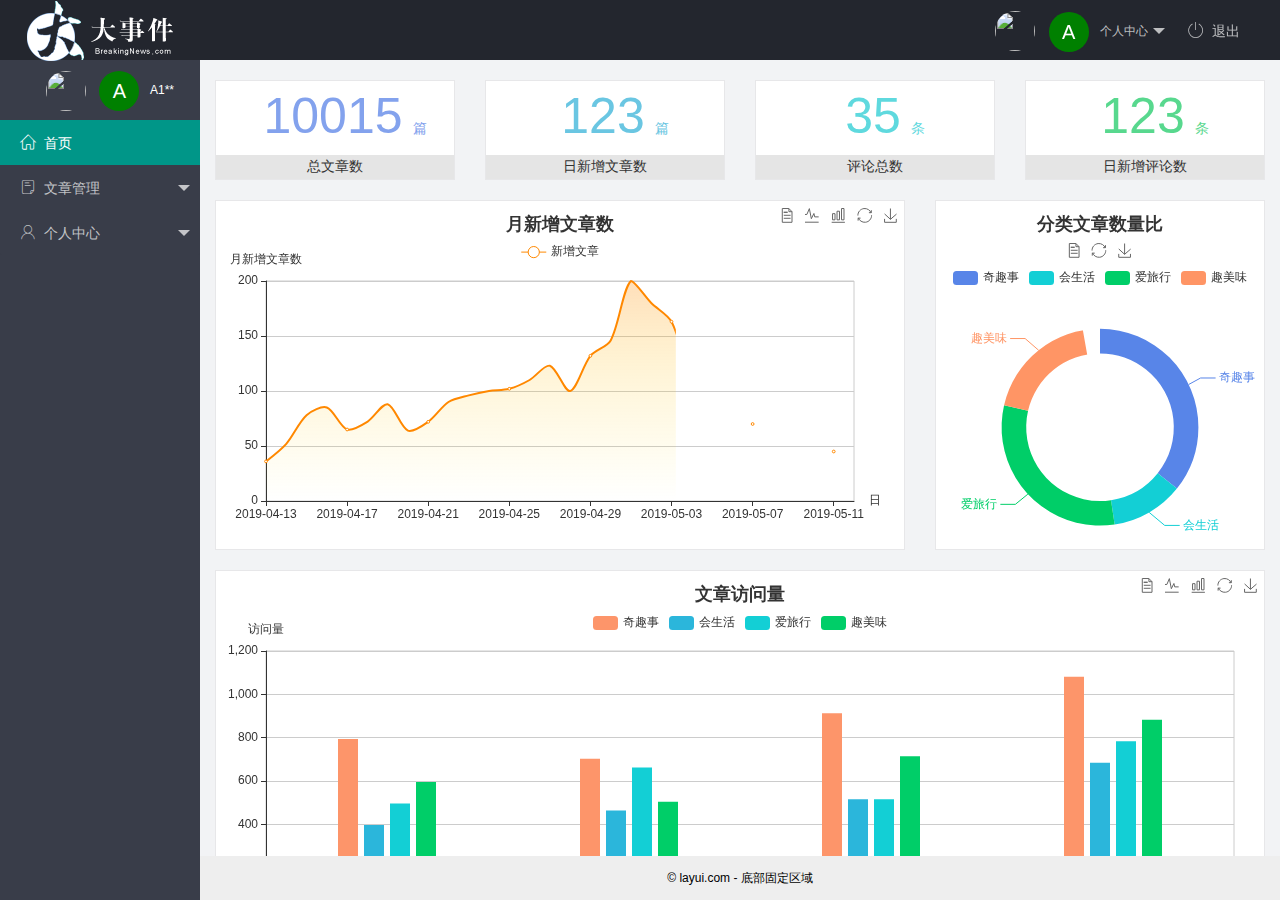
==== index.html @ 43e01a36 "完成了首页模块" ====
<!DOCTYPE html>
<html lang="en">

<head>
    <meta charset="UTF-8">
    <meta name="viewport" content="width=device-width, initial-scale=1.0">
    <title>Document</title>
    <link rel="stylesheet" href="/assets/lib/layui/css/layui.css">
    <!-- 导入自己大的样式表 -->
    <link rel="stylesheet" href="/assets/css/index.css">
    <!-- 导入字体图标 -->
    <link rel="stylesheet" href="/assets/fonts/iconfont.css">
</head>

<body class="layui-layout-body">
    <div class="layui-layout layui-layout-admin">
        <div class="layui-header">
            <div class="layui-logo">
                <img src="/assets/images/logo.png" alt="">
            </div>
            <!-- 头部区域（可配合layui已有的水平导航） -->

            <ul class="layui-nav layui-layout-right">
                <li class="layui-nav-item">
                    <a href="javascript:;" class="userinfo">
                        <img src="http://t.cn/RCzsdCq" class="layui-nav-img">
                        <span class="text-avator">A</span>
                        个人中心
                    </a>
                    <dl class="layui-nav-child">
                        <dd><a href="">基本资料</a></dd>
                        <dd><a href="">更换头像</a></dd>
                        <dd><a href="">重置密码</a></dd>
                    </dl>
                </li>
                <li class="layui-nav-item"><a href="javascript:;" id="btnLogout"><span
                            class="iconfont icon-tuichu"></span>退出</a></li>
            </ul>
        </div>

        <div class="layui-side layui-bg-black">
            <div class="layui-side-scroll">
                <div class="userinfo">
                    <img src="http://t.cn/RCzsdCq" class="layui-nav-img">
                    <span class="text-avator">A</span>
                    <span id="welcome">A1**</span>
                </div>


                <!-- 左侧导航区域（可配合layui已有的垂直导航） -->
                <ul class="layui-nav layui-nav-tree" lay-shrink='all'>


                    <li class="layui-nav-item layui-this"><a href="/home/dashboard.html" name="fm" target="fm"><span
                                class="iconfont icon-home"></span>首页</a></li>
                    <li class="layui-nav-item ">
                        <a class="" href="javascript:;"><span class="iconfont icon-16"></span>文章管理</a>
                        <dl class="layui-nav-child">
                            <dd><a href="javascript:;"><i class="layui-icon layui-icon-flag"></i>文章类别</a></dd>
                            <dd><a href="javascript:;"><i class="layui-icon layui-icon-flag"></i>文章列表</a></dd>
                            <dd><a href="javascript:;"><i class="layui-icon layui-icon-flag"></i>发布文章</a></dd>
                        </dl>
                    </li>
                    <li class="layui-nav-item">
                        <a href="javascript:;"><span class="iconfont icon-user"></span>个人中心</a>
                        <dl class="layui-nav-child">
                            <dd><a href="javascript:;"><i class="layui-icon layui-icon-flag"></i>基本资料</a></dd>
                            <dd><a href="javascript:;"><i class="layui-icon layui-icon-flag"></i>更换头像</a></dd>
                            <dd><a href="javascript:;"><i class="layui-icon layui-icon-flag"></i>重置密码</a></dd>
                        </dl>
                    </li>
                </ul>
            </div>
        </div>

        <div class="layui-body">
            <!-- 内容主体区域 -->
            <iframe src="/home/dashboard.html" name="fm" frameborder="0"></iframe>
        </div>

        <div class="layui-footer">
            <!-- 底部固定区域 -->
            © layui.com - 底部固定区域
        </div>
    </div>
    <!-- 导入layui的js文件 -->
    <script src="/assets/lib/layui/layui.all.js"></script>
    <!-- 导入jQuery -->
    <script src="/assets/lib/jquery.js"></script>
    <!-- 拼接路径 -->
    <script src="/assets/js/baseAPI.js"></script>
    <!-- 导入自己的js文件 -->
    <script src="/assets/js/index.js"></script>
</body>

</html>
---- assets/lib/layui/css/layui.css ----
/** layui-v2.5.5 MIT License By https://www.layui.com */
 .layui-inline,img{display:inline-block;vertical-align:middle}h1,h2,h3,h4,h5,h6{font-weight:400}.layui-edge,.layui-header,.layui-inline,.layui-main{position:relative}.layui-body,.layui-edge,.layui-elip{overflow:hidden}.layui-btn,.layui-edge,.layui-inline,img{vertical-align:middle}.layui-btn,.layui-disabled,.layui-icon,.layui-unselect{-moz-user-select:none;-webkit-user-select:none;-ms-user-select:none}.layui-elip,.layui-form-checkbox span,.layui-form-pane .layui-form-label{text-overflow:ellipsis;white-space:nowrap}.layui-breadcrumb,.layui-tree-btnGroup{visibility:hidden}blockquote,body,button,dd,div,dl,dt,form,h1,h2,h3,h4,h5,h6,input,li,ol,p,pre,td,textarea,th,ul{margin:0;padding:0;-webkit-tap-highlight-color:rgba(0,0,0,0)}a:active,a:hover{outline:0}img{border:none}li{list-style:none}table{border-collapse:collapse;border-spacing:0}h4,h5,h6{font-size:100%}button,input,optgroup,option,select,textarea{font-family:inherit;font-size:inherit;font-style:inherit;font-weight:inherit;outline:0}pre{white-space:pre-wrap;white-space:-moz-pre-wrap;white-space:-pre-wrap;white-space:-o-pre-wrap;word-wrap:break-word}body{line-height:24px;font:14px Helvetica Neue,Helvetica,PingFang SC,Tahoma,Arial,sans-serif}hr{height:1px;margin:10px 0;border:0;clear:both}a{color:#333;text-decoration:none}a:hover{color:#777}a cite{font-style:normal;*cursor:pointer}.layui-border-box,.layui-border-box *{box-sizing:border-box}.layui-box,.layui-box *{box-sizing:content-box}.layui-clear{clear:both;*zoom:1}.layui-clear:after{content:'\20';clear:both;*zoom:1;display:block;height:0}.layui-inline{*display:inline;*zoom:1}.layui-edge{display:inline-block;width:0;height:0;border-width:6px;border-style:dashed;border-color:transparent}.layui-edge-top{top:-4px;border-bottom-color:#999;border-bottom-style:solid}.layui-edge-right{border-left-color:#999;border-left-style:solid}.layui-edge-bottom{top:2px;border-top-color:#999;border-top-style:solid}.layui-edge-left{border-right-color:#999;border-right-style:solid}.layui-disabled,.layui-disabled:hover{color:#d2d2d2!important;cursor:not-allowed!important}.layui-circle{border-radius:100%}.layui-show{display:block!important}.layui-hide{display:none!important}@font-face{font-family:layui-icon;src:url(../font/iconfont.eot?v=250);src:url(../font/iconfont.eot?v=250#iefix) format('embedded-opentype'),url(../font/iconfont.woff2?v=250) format('woff2'),url(../font/iconfont.woff?v=250) format('woff'),url(../font/iconfont.ttf?v=250) format('truetype'),url(../font/iconfont.svg?v=250#layui-icon) format('svg')}.layui-icon{font-family:layui-icon!important;font-size:16px;font-style:normal;-webkit-font-smoothing:antialiased;-moz-osx-font-smoothing:grayscale}.layui-icon-reply-fill:before{content:"\e611"}.layui-icon-set-fill:before{content:"\e614"}.layui-icon-menu-fill:before{content:"\e60f"}.layui-icon-search:before{content:"\e615"}.layui-icon-share:before{content:"\e641"}.layui-icon-set-sm:before{content:"\e620"}.layui-icon-engine:before{content:"\e628"}.layui-icon-close:before{content:"\1006"}.layui-icon-close-fill:before{content:"\1007"}.layui-icon-chart-screen:before{content:"\e629"}.layui-icon-star:before{content:"\e600"}.layui-icon-circle-dot:before{content:"\e617"}.layui-icon-chat:before{content:"\e606"}.layui-icon-release:before{content:"\e609"}.layui-icon-list:before{content:"\e60a"}.layui-icon-chart:before{content:"\e62c"}.layui-icon-ok-circle:before{content:"\1005"}.layui-icon-layim-theme:before{content:"\e61b"}.layui-icon-table:before{content:"\e62d"}.layui-icon-right:before{content:"\e602"}.layui-icon-left:before{content:"\e603"}.layui-icon-cart-simple:before{content:"\e698"}.layui-icon-face-cry:before{content:"\e69c"}.layui-icon-face-smile:before{content:"\e6af"}.layui-icon-survey:before{content:"\e6b2"}.layui-icon-tree:before{content:"\e62e"}.layui-icon-upload-circle:before{content:"\e62f"}.layui-icon-add-circle:before{content:"\e61f"}.layui-icon-download-circle:before{content:"\e601"}.layui-icon-templeate-1:before{content:"\e630"}.layui-icon-util:before{content:"\e631"}.layui-icon-face-surprised:before{content:"\e664"}.layui-icon-edit:before{content:"\e642"}.layui-icon-speaker:before{content:"\e645"}.layui-icon-down:before{content:"\e61a"}.layui-icon-file:before{content:"\e621"}.layui-icon-layouts:before{content:"\e632"}.layui-icon-rate-half:before{content:"\e6c9"}.layui-icon-add-circle-fine:before{content:"\e608"}.layui-icon-prev-circle:before{content:"\e633"}.layui-icon-read:before{content:"\e705"}.layui-icon-404:before{content:"\e61c"}.layui-icon-carousel:before{content:"\e634"}.layui-icon-help:before{content:"\e607"}.layui-icon-code-circle:before{content:"\e635"}.layui-icon-water:before{content:"\e636"}.layui-icon-username:before{content:"\e66f"}.layui-icon-find-fill:before{content:"\e670"}.layui-icon-about:before{content:"\e60b"}.layui-icon-location:before{content:"\e715"}.layui-icon-up:before{content:"\e619"}.layui-icon-pause:before{content:"\e651"}.layui-icon-date:before{content:"\e637"}.layui-icon-layim-uploadfile:before{content:"\e61d"}.layui-icon-delete:before{content:"\e640"}.layui-icon-play:before{content:"\e652"}.layui-icon-top:before{content:"\e604"}.layui-icon-friends:before{content:"\e612"}.layui-icon-refresh-3:before{content:"\e9aa"}.layui-icon-ok:before{content:"\e605"}.layui-icon-layer:before{content:"\e638"}.layui-icon-face-smile-fine:before{content:"\e60c"}.layui-icon-dollar:before{content:"\e659"}.layui-icon-group:before{content:"\e613"}.layui-icon-layim-download:before{content:"\e61e"}.layui-icon-picture-fine:before{content:"\e60d"}.layui-icon-link:before{content:"\e64c"}.layui-icon-diamond:before{content:"\e735"}.layui-icon-log:before{content:"\e60e"}.layui-icon-rate-solid:before{content:"\e67a"}.layui-icon-fonts-del:before{content:"\e64f"}.layui-icon-unlink:before{content:"\e64d"}.layui-icon-fonts-clear:before{content:"\e639"}.layui-icon-triangle-r:before{content:"\e623"}.layui-icon-circle:before{content:"\e63f"}.layui-icon-radio:before{content:"\e643"}.layui-icon-align-center:before{content:"\e647"}.layui-icon-align-right:before{content:"\e648"}.layui-icon-align-left:before{content:"\e649"}.layui-icon-loading-1:before{content:"\e63e"}.layui-icon-return:before{content:"\e65c"}.layui-icon-fonts-strong:before{content:"\e62b"}.layui-icon-upload:before{content:"\e67c"}.layui-icon-dialogue:before{content:"\e63a"}.layui-icon-video:before{content:"\e6ed"}.layui-icon-headset:before{content:"\e6fc"}.layui-icon-cellphone-fine:before{content:"\e63b"}.layui-icon-add-1:before{content:"\e654"}.layui-icon-face-smile-b:before{content:"\e650"}.layui-icon-fonts-html:before{content:"\e64b"}.layui-icon-form:before{content:"\e63c"}.layui-icon-cart:before{content:"\e657"}.layui-icon-camera-fill:before{content:"\e65d"}.layui-icon-tabs:before{content:"\e62a"}.layui-icon-fonts-code:before{content:"\e64e"}.layui-icon-fire:before{content:"\e756"}.layui-icon-set:before{content:"\e716"}.layui-icon-fonts-u:before{content:"\e646"}.layui-icon-triangle-d:before{content:"\e625"}.layui-icon-tips:before{content:"\e702"}.layui-icon-picture:before{content:"\e64a"}.layui-icon-more-vertical:before{content:"\e671"}.layui-icon-flag:before{content:"\e66c"}.layui-icon-loading:before{content:"\e63d"}.layui-icon-fonts-i:before{content:"\e644"}.layui-icon-refresh-1:before{content:"\e666"}.layui-icon-rmb:before{content:"\e65e"}.layui-icon-home:before{content:"\e68e"}.layui-icon-user:before{content:"\e770"}.layui-icon-notice:before{content:"\e667"}.layui-icon-login-weibo:before{content:"\e675"}.layui-icon-voice:before{content:"\e688"}.layui-icon-upload-drag:before{content:"\e681"}.layui-icon-login-qq:before{content:"\e676"}.layui-icon-snowflake:before{content:"\e6b1"}.layui-icon-file-b:before{content:"\e655"}.layui-icon-template:before{content:"\e663"}.layui-icon-auz:before{content:"\e672"}.layui-icon-console:before{content:"\e665"}.layui-icon-app:before{content:"\e653"}.layui-icon-prev:before{content:"\e65a"}.layui-icon-website:before{content:"\e7ae"}.layui-icon-next:before{content:"\e65b"}.layui-icon-component:before{content:"\e857"}.layui-icon-more:before{content:"\e65f"}.layui-icon-login-wechat:before{content:"\e677"}.layui-icon-shrink-right:before{content:"\e668"}.layui-icon-spread-left:before{content:"\e66b"}.layui-icon-camera:before{content:"\e660"}.layui-icon-note:before{content:"\e66e"}.layui-icon-refresh:before{content:"\e669"}.layui-icon-female:before{content:"\e661"}.layui-icon-male:before{content:"\e662"}.layui-icon-password:before{content:"\e673"}.layui-icon-senior:before{content:"\e674"}.layui-icon-theme:before{content:"\e66a"}.layui-icon-tread:before{content:"\e6c5"}.layui-icon-praise:before{content:"\e6c6"}.layui-icon-star-fill:before{content:"\e658"}.layui-icon-rate:before{content:"\e67b"}.layui-icon-template-1:before{content:"\e656"}.layui-icon-vercode:before{content:"\e679"}.layui-icon-cellphone:before{content:"\e678"}.layui-icon-screen-full:before{content:"\e622"}.layui-icon-screen-restore:before{content:"\e758"}.layui-icon-cols:before{content:"\e610"}.layui-icon-export:before{content:"\e67d"}.layui-icon-print:before{content:"\e66d"}.layui-icon-slider:before{content:"\e714"}.layui-icon-addition:before{content:"\e624"}.layui-icon-subtraction:before{content:"\e67e"}.layui-icon-service:before{content:"\e626"}.layui-icon-transfer:before{content:"\e691"}.layui-main{width:1140px;margin:0 auto}.layui-header{z-index:1000;height:60px}.layui-header a:hover{transition:all .5s;-webkit-transition:all .5s}.layui-side{position:fixed;left:0;top:0;bottom:0;z-index:999;width:200px;overflow-x:hidden}.layui-side-scroll{position:relative;width:220px;height:100%;overflow-x:hidden}.layui-body{position:absolute;left:200px;right:0;top:0;bottom:0;z-index:998;width:auto;overflow-y:auto;box-sizing:border-box}.layui-layout-body{overflow:hidden}.layui-layout-admin .layui-header{background-color:#23262E}.layui-layout-admin .layui-side{top:60px;width:200px;overflow-x:hidden}.layui-layout-admin .layui-body{position:fixed;top:60px;bottom:44px}.layui-layout-admin .layui-main{width:auto;margin:0 15px}.layui-layout-admin .layui-footer{position:fixed;left:200px;right:0;bottom:0;height:44px;line-height:44px;padding:0 15px;background-color:#eee}.layui-layout-admin .layui-logo{position:absolute;left:0;top:0;width:200px;height:100%;line-height:60px;text-align:center;color:#009688;font-size:16px}.layui-layout-admin .layui-header .layui-nav{background:0 0}.layui-layout-left{position:absolute!important;left:200px;top:0}.layui-layout-right{position:absolute!important;right:0;top:0}.layui-container{position:relative;margin:0 auto;padding:0 15px;box-sizing:border-box}.layui-fluid{position:relative;margin:0 auto;padding:0 15px}.layui-row:after,.layui-row:before{content:'';display:block;clear:both}.layui-col-lg1,.layui-col-lg10,.layui-col-lg11,.layui-col-lg12,.layui-col-lg2,.layui-col-lg3,.layui-col-lg4,.layui-col-lg5,.layui-col-lg6,.layui-col-lg7,.layui-col-lg8,.layui-col-lg9,.layui-col-md1,.layui-col-md10,.layui-col-md11,.layui-col-md12,.layui-col-md2,.layui-col-md3,.layui-col-md4,.layui-col-md5,.layui-col-md6,.layui-col-md7,.layui-col-md8,.layui-col-md9,.layui-col-sm1,.layui-col-sm10,.layui-col-sm11,.layui-col-sm12,.layui-col-sm2,.layui-col-sm3,.layui-col-sm4,.layui-col-sm5,.layui-col-sm6,.layui-col-sm7,.layui-col-sm8,.layui-col-sm9,.layui-col-xs1,.layui-col-xs10,.layui-col-xs11,.layui-col-xs12,.layui-col-xs2,.layui-col-xs3,.layui-col-xs4,.layui-col-xs5,.layui-col-xs6,.layui-col-xs7,.layui-col-xs8,.layui-col-xs9{position:relative;display:block;box-sizing:border-box}.layui-col-xs1,.layui-col-xs10,.layui-col-xs11,.layui-col-xs12,.layui-col-xs2,.layui-col-xs3,.layui-col-xs4,.layui-col-xs5,.layui-col-xs6,.layui-col-xs7,.layui-col-xs8,.layui-col-xs9{float:left}.layui-col-xs1{width:8.33333333%}.layui-col-xs2{width:16.66666667%}.layui-col-xs3{width:25%}.layui-col-xs4{width:33.33333333%}.layui-col-xs5{width:41.66666667%}.layui-col-xs6{width:50%}.layui-col-xs7{width:58.33333333%}.layui-col-xs8{width:66.66666667%}.layui-col-xs9{width:75%}.layui-col-xs10{width:83.33333333%}.layui-col-xs11{width:91.66666667%}.layui-col-xs12{width:100%}.layui-col-xs-offset1{margin-left:8.33333333%}.layui-col-xs-offset2{margin-left:16.66666667%}.layui-col-xs-offset3{margin-left:25%}.layui-col-xs-offset4{margin-left:33.33333333%}.layui-col-xs-offset5{margin-left:41.66666667%}.layui-col-xs-offset6{margin-left:50%}.layui-col-xs-offset7{margin-left:58.33333333%}.layui-col-xs-offset8{margin-left:66.66666667%}.layui-col-xs-offset9{margin-left:75%}.layui-col-xs-offset10{margin-left:83.33333333%}.layui-col-xs-offset11{margin-left:91.66666667%}.layui-col-xs-offset12{margin-left:100%}@media screen and (max-width:768px){.layui-hide-xs{display:none!important}.layui-show-xs-block{display:block!important}.layui-show-xs-inline{display:inline!important}.layui-show-xs-inline-block{display:inline-block!important}}@media screen and (min-width:768px){.layui-container{width:750px}.layui-hide-sm{display:none!important}.layui-show-sm-block{display:block!important}.layui-show-sm-inline{display:inline!important}.layui-show-sm-inline-block{display:inline-block!important}.layui-col-sm1,.layui-col-sm10,.layui-col-sm11,.layui-col-sm12,.layui-col-sm2,.layui-col-sm3,.layui-col-sm4,.layui-col-sm5,.layui-col-sm6,.layui-col-sm7,.layui-col-sm8,.layui-col-sm9{float:left}.layui-col-sm1{width:8.33333333%}.layui-col-sm2{width:16.66666667%}.layui-col-sm3{width:25%}.layui-col-sm4{width:33.33333333%}.layui-col-sm5{width:41.66666667%}.layui-col-sm6{width:50%}.layui-col-sm7{width:58.33333333%}.layui-col-sm8{width:66.66666667%}.layui-col-sm9{width:75%}.layui-col-sm10{width:83.33333333%}.layui-col-sm11{width:91.66666667%}.layui-col-sm12{width:100%}.layui-col-sm-offset1{margin-left:8.33333333%}.layui-col-sm-offset2{margin-left:16.66666667%}.layui-col-sm-offset3{margin-left:25%}.layui-col-sm-offset4{margin-left:33.33333333%}.layui-col-sm-offset5{margin-left:41.66666667%}.layui-col-sm-offset6{margin-left:50%}.layui-col-sm-offset7{margin-left:58.33333333%}.layui-col-sm-offset8{margin-left:66.66666667%}.layui-col-sm-offset9{margin-left:75%}.layui-col-sm-offset10{margin-left:83.33333333%}.layui-col-sm-offset11{margin-left:91.66666667%}.layui-col-sm-offset12{margin-left:100%}}@media screen and (min-width:992px){.layui-container{width:970px}.layui-hide-md{display:none!important}.layui-show-md-block{display:block!important}.layui-show-md-inline{display:inline!important}.layui-show-md-inline-block{display:inline-block!important}.layui-col-md1,.layui-col-md10,.layui-col-md11,.layui-col-md12,.layui-col-md2,.layui-col-md3,.layui-col-md4,.layui-col-md5,.layui-col-md6,.layui-col-md7,.layui-col-md8,.layui-col-md9{float:left}.layui-col-md1{width:8.33333333%}.layui-col-md2{width:16.66666667%}.layui-col-md3{width:25%}.layui-col-md4{width:33.33333333%}.layui-col-md5{width:41.66666667%}.layui-col-md6{width:50%}.layui-col-md7{width:58.33333333%}.layui-col-md8{width:66.66666667%}.layui-col-md9{width:75%}.layui-col-md10{width:83.33333333%}.layui-col-md11{width:91.66666667%}.layui-col-md12{width:100%}.layui-col-md-offset1{margin-left:8.33333333%}.layui-col-md-offset2{margin-left:16.66666667%}.layui-col-md-offset3{margin-left:25%}.layui-col-md-offset4{margin-left:33.33333333%}.layui-col-md-offset5{margin-left:41.66666667%}.layui-col-md-offset6{margin-left:50%}.layui-col-md-offset7{margin-left:58.33333333%}.layui-col-md-offset8{margin-left:66.66666667%}.layui-col-md-offset9{margin-left:75%}.layui-col-md-offset10{margin-left:83.33333333%}.layui-col-md-offset11{margin-left:91.66666667%}.layui-col-md-offset12{margin-left:100%}}@media screen and (min-width:1200px){.layui-container{width:1170px}.layui-hide-lg{display:none!important}.layui-show-lg-block{display:block!important}.layui-show-lg-inline{display:inline!important}.layui-show-lg-inline-block{display:inline-block!important}.layui-col-lg1,.layui-col-lg10,.layui-col-lg11,.layui-col-lg12,.layui-col-lg2,.layui-col-lg3,.layui-col-lg4,.layui-col-lg5,.layui-col-lg6,.layui-col-lg7,.layui-col-lg8,.layui-col-lg9{float:left}.layui-col-lg1{width:8.33333333%}.layui-col-lg2{width:16.66666667%}.layui-col-lg3{width:25%}.layui-col-lg4{width:33.33333333%}.layui-col-lg5{width:41.66666667%}.layui-col-lg6{width:50%}.layui-col-lg7{width:58.33333333%}.layui-col-lg8{width:66.66666667%}.layui-col-lg9{width:75%}.layui-col-lg10{width:83.33333333%}.layui-col-lg11{width:91.66666667%}.layui-col-lg12{width:100%}.layui-col-lg-offset1{margin-left:8.33333333%}.layui-col-lg-offset2{margin-left:16.66666667%}.layui-col-lg-offset3{margin-left:25%}.layui-col-lg-offset4{margin-left:33.33333333%}.layui-col-lg-offset5{margin-left:41.66666667%}.layui-col-lg-offset6{margin-left:50%}.layui-col-lg-offset7{margin-left:58.33333333%}.layui-col-lg-offset8{margin-left:66.66666667%}.layui-col-lg-offset9{margin-left:75%}.layui-col-lg-offset10{margin-left:83.33333333%}.layui-col-lg-offset11{margin-left:91.66666667%}.layui-col-lg-offset12{margin-left:100%}}.layui-col-space1{margin:-.5px}.layui-col-space1>*{padding:.5px}.layui-col-space3{margin:-1.5px}.layui-col-space3>*{padding:1.5px}.layui-col-space5{margin:-2.5px}.layui-col-space5>*{padding:2.5px}.layui-col-space8{margin:-3.5px}.layui-col-space8>*{padding:3.5px}.layui-col-space10{margin:-5px}.layui-col-space10>*{padding:5px}.layui-col-space12{margin:-6px}.layui-col-space12>*{padding:6px}.layui-col-space15{margin:-7.5px}.layui-col-space15>*{padding:7.5px}.layui-col-space18{margin:-9px}.layui-col-space18>*{padding:9px}.layui-col-space20{margin:-10px}.layui-col-space20>*{padding:10px}.layui-col-space22{margin:-11px}.layui-col-space22>*{padding:11px}.layui-col-space25{margin:-12.5px}.layui-col-space25>*{padding:12.5px}.layui-col-space30{margin:-15px}.layui-col-space30>*{padding:15px}.layui-btn,.layui-input,.layui-select,.layui-textarea,.layui-upload-button{outline:0;-webkit-appearance:none;transition:all .3s;-webkit-transition:all .3s;box-sizing:border-box}.layui-elem-quote{margin-bottom:10px;padding:15px;line-height:22px;border-left:5px solid #009688;border-radius:0 2px 2px 0;background-color:#f2f2f2}.layui-quote-nm{border-style:solid;border-width:1px 1px 1px 5px;background:0 0}.layui-elem-field{margin-bottom:10px;padding:0;border-width:1px;border-style:solid}.layui-elem-field legend{margin-left:20px;padding:0 10px;font-size:20px;font-weight:300}.layui-field-title{margin:10px 0 20px;border-width:1px 0 0}.layui-field-box{padding:10px 15px}.layui-field-title .layui-field-box{padding:10px 0}.layui-progress{position:relative;height:6px;border-radius:20px;background-color:#e2e2e2}.layui-progress-bar{position:absolute;left:0;top:0;width:0;max-width:100%;height:6px;border-radius:20px;text-align:right;background-color:#5FB878;transition:all .3s;-webkit-transition:all .3s}.layui-progress-big,.layui-progress-big .layui-progress-bar{height:18px;line-height:18px}.layui-progress-text{position:relative;top:-20px;line-height:18px;font-size:12px;color:#666}.layui-progress-big .layui-progress-text{position:static;padding:0 10px;color:#fff}.layui-collapse{border-width:1px;border-style:solid;border-radius:2px}.layui-colla-content,.layui-colla-item{border-top-width:1px;border-top-style:solid}.layui-colla-item:first-child{border-top:none}.layui-colla-title{position:relative;height:42px;line-height:42px;padding:0 15px 0 35px;color:#333;background-color:#f2f2f2;cursor:pointer;font-size:14px;overflow:hidden}.layui-colla-content{display:none;padding:10px 15px;line-height:22px;color:#666}.layui-colla-icon{position:absolute;left:15px;top:0;font-size:14px}.layui-card{margin-bottom:15px;border-radius:2px;background-color:#fff;box-shadow:0 1px 2px 0 rgba(0,0,0,.05)}.layui-card:last-child{margin-bottom:0}.layui-card-header{position:relative;height:42px;line-height:42px;padding:0 15px;border-bottom:1px solid #f6f6f6;color:#333;border-radius:2px 2px 0 0;font-size:14px}.layui-bg-black,.layui-bg-blue,.layui-bg-cyan,.layui-bg-green,.layui-bg-orange,.layui-bg-red{color:#fff!important}.layui-card-body{position:relative;padding:10px 15px;line-height:24px}.layui-card-body[pad15]{padding:15px}.layui-card-body[pad20]{padding:20px}.layui-card-body .layui-table{margin:5px 0}.layui-card .layui-tab{margin:0}.layui-panel-window{position:relative;padding:15px;border-radius:0;border-top:5px solid #E6E6E6;background-color:#fff}.layui-auxiliar-moving{position:fixed;left:0;right:0;top:0;bottom:0;width:100%;height:100%;background:0 0;z-index:9999999999}.layui-form-label,.layui-form-mid,.layui-form-select,.layui-input-block,.layui-input-inline,.layui-textarea{position:relative}.layui-bg-red{background-color:#FF5722!important}.layui-bg-orange{background-color:#FFB800!important}.layui-bg-green{background-color:#009688!important}.layui-bg-cyan{background-color:#2F4056!important}.layui-bg-blue{background-color:#1E9FFF!important}.layui-bg-black{background-color:#393D49!important}.layui-bg-gray{background-color:#eee!important;color:#666!important}.layui-badge-rim,.layui-colla-content,.layui-colla-item,.layui-collapse,.layui-elem-field,.layui-form-pane .layui-form-item[pane],.layui-form-pane .layui-form-label,.layui-input,.layui-layedit,.layui-layedit-tool,.layui-quote-nm,.layui-select,.layui-tab-bar,.layui-tab-card,.layui-tab-title,.layui-tab-title .layui-this:after,.layui-textarea{border-color:#e6e6e6}.layui-timeline-item:before,hr{background-color:#e6e6e6}.layui-text{line-height:22px;font-size:14px;color:#666}.layui-text h1,.layui-text h2,.layui-text h3{font-weight:500;color:#333}.layui-text h1{font-size:30px}.layui-text h2{font-size:24px}.layui-text h3{font-size:18px}.layui-text a:not(.layui-btn){color:#01AAED}.layui-text a:not(.layui-btn):hover{text-decoration:underline}.layui-text ul{padding:5px 0 5px 15px}.layui-text ul li{margin-top:5px;list-style-type:disc}.layui-text em,.layui-word-aux{color:#999!important;padding:0 5px!important}.layui-btn{display:inline-block;height:38px;line-height:38px;padding:0 18px;background-color:#009688;color:#fff;white-space:nowrap;text-align:center;font-size:14px;border:none;border-radius:2px;cursor:pointer}.layui-btn:hover{opacity:.8;filter:alpha(opacity=80);color:#fff}.layui-btn:active{opacity:1;filter:alpha(opacity=100)}.layui-btn+.layui-btn{margin-left:10px}.layui-btn-container{font-size:0}.layui-btn-container .layui-btn{margin-right:10px;margin-bottom:10px}.layui-btn-container .layui-btn+.layui-btn{margin-left:0}.layui-table .layui-btn-container .layui-btn{margin-bottom:9px}.layui-btn-radius{border-radius:100px}.layui-btn .layui-icon{margin-right:3px;font-size:18px;vertical-align:bottom;vertical-align:middle\9}.layui-btn-primary{border:1px solid #C9C9C9;background-color:#fff;color:#555}.layui-btn-primary:hover{border-color:#009688;color:#333}.layui-btn-normal{background-color:#1E9FFF}.layui-btn-warm{background-color:#FFB800}.layui-btn-danger{background-color:#FF5722}.layui-btn-checked{background-color:#5FB878}.layui-btn-disabled,.layui-btn-disabled:active,.layui-btn-disabled:hover{border:1px solid #e6e6e6;background-color:#FBFBFB;color:#C9C9C9;cursor:not-allowed;opacity:1}.layui-btn-lg{height:44px;line-height:44px;padding:0 25px;font-size:16px}.layui-btn-sm{height:30px;line-height:30px;padding:0 10px;font-size:12px}.layui-btn-sm i{font-size:16px!important}.layui-btn-xs{height:22px;line-height:22px;padding:0 5px;font-size:12px}.layui-btn-xs i{font-size:14px!important}.layui-btn-group{display:inline-block;vertical-align:middle;font-size:0}.layui-btn-group .layui-btn{margin-left:0!important;margin-right:0!important;border-left:1px solid rgba(255,255,255,.5);border-radius:0}.layui-btn-group .layui-btn-primary{border-left:none}.layui-btn-group .layui-btn-primary:hover{border-color:#C9C9C9;color:#009688}.layui-btn-group .layui-btn:first-child{border-left:none;border-radius:2px 0 0 2px}.layui-btn-group .layui-btn-primary:first-child{border-left:1px solid #c9c9c9}.layui-btn-group .layui-btn:last-child{border-radius:0 2px 2px 0}.layui-btn-group .layui-btn+.layui-btn{margin-left:0}.layui-btn-group+.layui-btn-group{margin-left:10px}.layui-btn-fluid{width:100%}.layui-input,.layui-select,.layui-textarea{height:38px;line-height:1.3;line-height:38px\9;border-width:1px;border-style:solid;background-color:#fff;border-radius:2px}.layui-input::-webkit-input-placeholder,.layui-select::-webkit-input-placeholder,.layui-textarea::-webkit-input-placeholder{line-height:1.3}.layui-input,.layui-textarea{display:block;width:100%;padding-left:10px}.layui-input:hover,.layui-textarea:hover{border-color:#D2D2D2!important}.layui-input:focus,.layui-textarea:focus{border-color:#C9C9C9!important}.layui-textarea{min-height:100px;height:auto;line-height:20px;padding:6px 10px;resize:vertical}.layui-select{padding:0 10px}.layui-form input[type=checkbox],.layui-form input[type=radio],.layui-form select{display:none}.layui-form [lay-ignore]{display:initial}.layui-form-item{margin-bottom:15px;clear:both;*zoom:1}.layui-form-item:after{content:'\20';clear:both;*zoom:1;display:block;height:0}.layui-form-label{float:left;display:block;padding:9px 15px;width:80px;font-weight:400;line-height:20px;text-align:right}.layui-form-label-col{display:block;float:none;padding:9px 0;line-height:20px;text-align:left}.layui-form-item .layui-inline{margin-bottom:5px;margin-right:10px}.layui-input-block{margin-left:110px;min-height:36px}.layui-input-inline{display:inline-block;vertical-align:middle}.layui-form-item .layui-input-inline{float:left;width:190px;margin-right:10px}.layui-form-text .layui-input-inline{width:auto}.layui-form-mid{float:left;display:block;padding:9px 0!important;line-height:20px;margin-right:10px}.layui-form-danger+.layui-form-select .layui-input,.layui-form-danger:focus{border-color:#FF5722!important}.layui-form-select .layui-input{padding-right:30px;cursor:pointer}.layui-form-select .layui-edge{position:absolute;right:10px;top:50%;margin-top:-3px;cursor:pointer;border-width:6px;border-top-color:#c2c2c2;border-top-style:solid;transition:all .3s;-webkit-transition:all .3s}.layui-form-select dl{display:none;position:absolute;left:0;top:42px;padding:5px 0;z-index:899;min-width:100%;border:1px solid #d2d2d2;max-height:300px;overflow-y:auto;background-color:#fff;border-radius:2px;box-shadow:0 2px 4px rgba(0,0,0,.12);box-sizing:border-box}.layui-form-select dl dd,.layui-form-select dl dt{padding:0 10px;line-height:36px;white-space:nowrap;overflow:hidden;text-overflow:ellipsis}.layui-form-select dl dt{font-size:12px;color:#999}.layui-form-select dl dd{cursor:pointer}.layui-form-select dl dd:hover{background-color:#f2f2f2;-webkit-transition:.5s all;transition:.5s all}.layui-form-select .layui-select-group dd{padding-left:20px}.layui-form-select dl dd.layui-select-tips{padding-left:10px!important;color:#999}.layui-form-select dl dd.layui-this{background-color:#5FB878;color:#fff}.layui-form-checkbox,.layui-form-select dl dd.layui-disabled{background-color:#fff}.layui-form-selected dl{display:block}.layui-form-checkbox,.layui-form-checkbox *,.layui-form-switch{display:inline-block;vertical-align:middle}.layui-form-selected .layui-edge{margin-top:-9px;-webkit-transform:rotate(180deg);transform:rotate(180deg);margin-top:-3px\9}:root .layui-form-selected .layui-edge{margin-top:-9px\0/IE9}.layui-form-selectup dl{top:auto;bottom:42px}.layui-select-none{margin:5px 0;text-align:center;color:#999}.layui-select-disabled .layui-disabled{border-color:#eee!important}.layui-select-disabled .layui-edge{border-top-color:#d2d2d2}.layui-form-checkbox{position:relative;height:30px;line-height:30px;margin-right:10px;padding-right:30px;cursor:pointer;font-size:0;-webkit-transition:.1s linear;transition:.1s linear;box-sizing:border-box}.layui-form-checkbox span{padding:0 10px;height:100%;font-size:14px;border-radius:2px 0 0 2px;background-color:#d2d2d2;color:#fff;overflow:hidden}.layui-form-checkbox:hover span{background-color:#c2c2c2}.layui-form-checkbox i{position:absolute;right:0;top:0;width:30px;height:28px;border:1px solid #d2d2d2;border-left:none;border-radius:0 2px 2px 0;color:#fff;font-size:20px;text-align:center}.layui-form-checkbox:hover i{border-color:#c2c2c2;color:#c2c2c2}.layui-form-checked,.layui-form-checked:hover{border-color:#5FB878}.layui-form-checked span,.layui-form-checked:hover span{background-color:#5FB878}.layui-form-checked i,.layui-form-checked:hover i{color:#5FB878}.layui-form-item .layui-form-checkbox{margin-top:4px}.layui-form-checkbox[lay-skin=primary]{height:auto!important;line-height:normal!important;min-width:18px;min-height:18px;border:none!important;margin-right:0;padding-left:28px;padding-right:0;background:0 0}.layui-form-checkbox[lay-skin=primary] span{padding-left:0;padding-right:15px;line-height:18px;background:0 0;color:#666}.layui-form-checkbox[lay-skin=primary] i{right:auto;left:0;width:16px;height:16px;line-height:16px;border:1px solid #d2d2d2;font-size:12px;border-radius:2px;background-color:#fff;-webkit-transition:.1s linear;transition:.1s linear}.layui-form-checkbox[lay-skin=primary]:hover i{border-color:#5FB878;color:#fff}.layui-form-checked[lay-skin=primary] i{border-color:#5FB878!important;background-color:#5FB878;color:#fff}.layui-checkbox-disbaled[lay-skin=primary] span{background:0 0!important;color:#c2c2c2}.layui-checkbox-disbaled[lay-skin=primary]:hover i{border-color:#d2d2d2}.layui-form-item .layui-form-checkbox[lay-skin=primary]{margin-top:10px}.layui-form-switch{position:relative;height:22px;line-height:22px;min-width:35px;padding:0 5px;margin-top:8px;border:1px solid #d2d2d2;border-radius:20px;cursor:pointer;background-color:#fff;-webkit-transition:.1s linear;transition:.1s linear}.layui-form-switch i{position:absolute;left:5px;top:3px;width:16px;height:16px;border-radius:20px;background-color:#d2d2d2;-webkit-transition:.1s linear;transition:.1s linear}.layui-form-switch em{position:relative;top:0;width:25px;margin-left:21px;padding:0!important;text-align:center!important;color:#999!important;font-style:normal!important;font-size:12px}.layui-form-onswitch{border-color:#5FB878;background-color:#5FB878}.layui-checkbox-disbaled,.layui-checkbox-disbaled i{border-color:#e2e2e2!important}.layui-form-onswitch i{left:100%;margin-left:-21px;background-color:#fff}.layui-form-onswitch em{margin-left:5px;margin-right:21px;color:#fff!important}.layui-checkbox-disbaled span{background-color:#e2e2e2!important}.layui-checkbox-disbaled:hover i{color:#fff!important}[lay-radio]{display:none}.layui-form-radio,.layui-form-radio *{display:inline-block;vertical-align:middle}.layui-form-radio{line-height:28px;margin:6px 10px 0 0;padding-right:10px;cursor:pointer;font-size:0}.layui-form-radio *{font-size:14px}.layui-form-radio>i{margin-right:8px;font-size:22px;color:#c2c2c2}.layui-form-radio>i:hover,.layui-form-radioed>i{color:#5FB878}.layui-radio-disbaled>i{color:#e2e2e2!important}.layui-form-pane .layui-form-label{width:110px;padding:8px 15px;height:38px;line-height:20px;border-width:1px;border-style:solid;border-radius:2px 0 0 2px;text-align:center;background-color:#FBFBFB;overflow:hidden;box-sizing:border-box}.layui-form-pane .layui-input-inline{margin-left:-1px}.layui-form-pane .layui-input-block{margin-left:110px;left:-1px}.layui-form-pane .layui-input{border-radius:0 2px 2px 0}.layui-form-pane .layui-form-text .layui-form-label{float:none;width:100%;border-radius:2px;box-sizing:border-box;text-align:left}.layui-form-pane .layui-form-text .layui-input-inline{display:block;margin:0;top:-1px;clear:both}.layui-form-pane .layui-form-text .layui-input-block{margin:0;left:0;top:-1px}.layui-form-pane .layui-form-text .layui-textarea{min-height:100px;border-radius:0 0 2px 2px}.layui-form-pane .layui-form-checkbox{margin:4px 0 4px 10px}.layui-form-pane .layui-form-radio,.layui-form-pane .layui-form-switch{margin-top:6px;margin-left:10px}.layui-form-pane .layui-form-item[pane]{position:relative;border-width:1px;border-style:solid}.layui-form-pane .layui-form-item[pane] .layui-form-label{position:absolute;left:0;top:0;height:100%;border-width:0 1px 0 0}.layui-form-pane .layui-form-item[pane] .layui-input-inline{margin-left:110px}@media screen and (max-width:450px){.layui-form-item .layui-form-label{text-overflow:ellipsis;overflow:hidden;white-space:nowrap}.layui-form-item .layui-inline{display:block;margin-right:0;margin-bottom:20px;clear:both}.layui-form-item .layui-inline:after{content:'\20';clear:both;display:block;height:0}.layui-form-item .layui-input-inline{display:block;float:none;left:-3px;width:auto;margin:0 0 10px 112px}.layui-form-item .layui-input-inline+.layui-form-mid{margin-left:110px;top:-5px;padding:0}.layui-form-item .layui-form-checkbox{margin-right:5px;margin-bottom:5px}}.layui-layedit{border-width:1px;border-style:solid;border-radius:2px}.layui-layedit-tool{padding:3px 5px;border-bottom-width:1px;border-bottom-style:solid;font-size:0}.layedit-tool-fixed{position:fixed;top:0;border-top:1px solid #e2e2e2}.layui-layedit-tool .layedit-tool-mid,.layui-layedit-tool .layui-icon{display:inline-block;vertical-align:middle;text-align:center;font-size:14px}.layui-layedit-tool .layui-icon{position:relative;width:32px;height:30px;line-height:30px;margin:3px 5px;color:#777;cursor:pointer;border-radius:2px}.layui-layedit-tool .layui-icon:hover{color:#393D49}.layui-layedit-tool .layui-icon:active{color:#000}.layui-layedit-tool .layedit-tool-active{background-color:#e2e2e2;color:#000}.layui-layedit-tool .layui-disabled,.layui-layedit-tool .layui-disabled:hover{color:#d2d2d2;cursor:not-allowed}.layui-layedit-tool .layedit-tool-mid{width:1px;height:18px;margin:0 10px;background-color:#d2d2d2}.layedit-tool-html{width:50px!important;font-size:30px!important}.layedit-tool-b,.layedit-tool-code,.layedit-tool-help{font-size:16px!important}.layedit-tool-d,.layedit-tool-face,.layedit-tool-image,.layedit-tool-unlink{font-size:18px!important}.layedit-tool-image input{position:absolute;font-size:0;left:0;top:0;width:100%;height:100%;opacity:.01;filter:Alpha(opacity=1);cursor:pointer}.layui-layedit-iframe iframe{display:block;width:100%}#LAY_layedit_code{overflow:hidden}.layui-laypage{display:inline-block;*display:inline;*zoom:1;vertical-align:middle;margin:10px 0;font-size:0}.layui-laypage>a:first-child,.layui-laypage>a:first-child em{border-radius:2px 0 0 2px}.layui-laypage>a:last-child,.layui-laypage>a:last-child em{border-radius:0 2px 2px 0}.layui-laypage>:first-child{margin-left:0!important}.layui-laypage>:last-child{margin-right:0!important}.layui-laypage a,.layui-laypage button,.layui-laypage input,.layui-laypage select,.layui-laypage span{border:1px solid #e2e2e2}.layui-laypage a,.layui-laypage span{display:inline-block;*display:inline;*zoom:1;vertical-align:middle;padding:0 15px;height:28px;line-height:28px;margin:0 -1px 5px 0;background-color:#fff;color:#333;font-size:12px}.layui-flow-more a *,.layui-laypage input,.layui-table-view select[lay-ignore]{display:inline-block}.layui-laypage a:hover{color:#009688}.layui-laypage em{font-style:normal}.layui-laypage .layui-laypage-spr{color:#999;font-weight:700}.layui-laypage a{text-decoration:none}.layui-laypage .layui-laypage-curr{position:relative}.layui-laypage .layui-laypage-curr em{position:relative;color:#fff}.layui-laypage .layui-laypage-curr .layui-laypage-em{position:absolute;left:-1px;top:-1px;padding:1px;width:100%;height:100%;background-color:#009688}.layui-laypage-em{border-radius:2px}.layui-laypage-next em,.layui-laypage-prev em{font-family:Sim sun;font-size:16px}.layui-laypage .layui-laypage-count,.layui-laypage .layui-laypage-limits,.layui-laypage .layui-laypage-refresh,.layui-laypage .layui-laypage-skip{margin-left:10px;margin-right:10px;padding:0;border:none}.layui-laypage .layui-laypage-limits,.layui-laypage .layui-laypage-refresh{vertical-align:top}.layui-laypage .layui-laypage-refresh i{font-size:18px;cursor:pointer}.layui-laypage select{height:22px;padding:3px;border-radius:2px;cursor:pointer}.layui-laypage .layui-laypage-skip{height:30px;line-height:30px;color:#999}.layui-laypage button,.layui-laypage input{height:30px;line-height:30px;border-radius:2px;vertical-align:top;background-color:#fff;box-sizing:border-box}.layui-laypage input{width:40px;margin:0 10px;padding:0 3px;text-align:center}.layui-laypage input:focus,.layui-laypage select:focus{border-color:#009688!important}.layui-laypage button{margin-left:10px;padding:0 10px;cursor:pointer}.layui-table,.layui-table-view{margin:10px 0}.layui-flow-more{margin:10px 0;text-align:center;color:#999;font-size:14px}.layui-flow-more a{height:32px;line-height:32px}.layui-flow-more a *{vertical-align:top}.layui-flow-more a cite{padding:0 20px;border-radius:3px;background-color:#eee;color:#333;font-style:normal}.layui-flow-more a cite:hover{opacity:.8}.layui-flow-more a i{font-size:30px;color:#737383}.layui-table{width:100%;background-color:#fff;color:#666}.layui-table tr{transition:all .3s;-webkit-transition:all .3s}.layui-table th{text-align:left;font-weight:400}.layui-table tbody tr:hover,.layui-table thead tr,.layui-table-click,.layui-table-header,.layui-table-hover,.layui-table-mend,.layui-table-patch,.layui-table-tool,.layui-table-total,.layui-table-total tr,.layui-table[lay-even] tr:nth-child(even){background-color:#f2f2f2}.layui-table td,.layui-table th,.layui-table-col-set,.layui-table-fixed-r,.layui-table-grid-down,.layui-table-header,.layui-table-page,.layui-table-tips-main,.layui-table-tool,.layui-table-total,.layui-table-view,.layui-table[lay-skin=line],.layui-table[lay-skin=row]{border-width:1px;border-style:solid;border-color:#e6e6e6}.layui-table td,.layui-table th{position:relative;padding:9px 15px;min-height:20px;line-height:20px;font-size:14px}.layui-table[lay-skin=line] td,.layui-table[lay-skin=line] th{border-width:0 0 1px}.layui-table[lay-skin=row] td,.layui-table[lay-skin=row] th{border-width:0 1px 0 0}.layui-table[lay-skin=nob] td,.layui-table[lay-skin=nob] th{border:none}.layui-table img{max-width:100px}.layui-table[lay-size=lg] td,.layui-table[lay-size=lg] th{padding:15px 30px}.layui-table-view .layui-table[lay-size=lg] .layui-table-cell{height:40px;line-height:40px}.layui-table[lay-size=sm] td,.layui-table[lay-size=sm] th{font-size:12px;padding:5px 10px}.layui-table-view .layui-table[lay-size=sm] .layui-table-cell{height:20px;line-height:20px}.layui-table[lay-data]{display:none}.layui-table-box{position:relative;overflow:hidden}.layui-table-view .layui-table{position:relative;width:auto;margin:0}.layui-table-view .layui-table[lay-skin=line]{border-width:0 1px 0 0}.layui-table-view .layui-table[lay-skin=row]{border-width:0 0 1px}.layui-table-view .layui-table td,.layui-table-view .layui-table th{padding:5px 0;border-top:none;border-left:none}.layui-table-view .layui-table th.layui-unselect .layui-table-cell span{cursor:pointer}.layui-table-view .layui-table td{cursor:default}.layui-table-view .layui-table td[data-edit=text]{cursor:text}.layui-table-view .layui-form-checkbox[lay-skin=primary] i{width:18px;height:18px}.layui-table-view .layui-form-radio{line-height:0;padding:0}.layui-table-view .layui-form-radio>i{margin:0;font-size:20px}.layui-table-init{position:absolute;left:0;top:0;width:100%;height:100%;text-align:center;z-index:110}.layui-table-init .layui-icon{position:absolute;left:50%;top:50%;margin:-15px 0 0 -15px;font-size:30px;color:#c2c2c2}.layui-table-header{border-width:0 0 1px;overflow:hidden}.layui-table-header .layui-table{margin-bottom:-1px}.layui-table-tool .layui-inline[lay-event]{position:relative;width:26px;height:26px;padding:5px;line-height:16px;margin-right:10px;text-align:center;color:#333;border:1px solid #ccc;cursor:pointer;-webkit-transition:.5s all;transition:.5s all}.layui-table-tool .layui-inline[lay-event]:hover{border:1px solid #999}.layui-table-tool-temp{padding-right:120px}.layui-table-tool-self{position:absolute;right:17px;top:10px}.layui-table-tool .layui-table-tool-self .layui-inline[lay-event]{margin:0 0 0 10px}.layui-table-tool-panel{position:absolute;top:29px;left:-1px;padding:5px 0;min-width:150px;min-height:40px;border:1px solid #d2d2d2;text-align:left;overflow-y:auto;background-color:#fff;box-shadow:0 2px 4px rgba(0,0,0,.12)}.layui-table-cell,.layui-table-tool-panel li{overflow:hidden;text-overflow:ellipsis;white-space:nowrap}.layui-table-tool-panel li{padding:0 10px;line-height:30px;-webkit-transition:.5s all;transition:.5s all}.layui-table-tool-panel li .layui-form-checkbox[lay-skin=primary]{width:100%;padding-left:28px}.layui-table-tool-panel li:hover{background-color:#f2f2f2}.layui-table-tool-panel li .layui-form-checkbox[lay-skin=primary] i{position:absolute;left:0;top:0}.layui-table-tool-panel li .layui-form-checkbox[lay-skin=primary] span{padding:0}.layui-table-tool .layui-table-tool-self .layui-table-tool-panel{left:auto;right:-1px}.layui-table-col-set{position:absolute;right:0;top:0;width:20px;height:100%;border-width:0 0 0 1px;background-color:#fff}.layui-table-sort{width:10px;height:20px;margin-left:5px;cursor:pointer!important}.layui-table-sort .layui-edge{position:absolute;left:5px;border-width:5px}.layui-table-sort .layui-table-sort-asc{top:3px;border-top:none;border-bottom-style:solid;border-bottom-color:#b2b2b2}.layui-table-sort .layui-table-sort-asc:hover{border-bottom-color:#666}.layui-table-sort .layui-table-sort-desc{bottom:5px;border-bottom:none;border-top-style:solid;border-top-color:#b2b2b2}.layui-table-sort .layui-table-sort-desc:hover{border-top-color:#666}.layui-table-sort[lay-sort=asc] .layui-table-sort-asc{border-bottom-color:#000}.layui-table-sort[lay-sort=desc] .layui-table-sort-desc{border-top-color:#000}.layui-table-cell{height:28px;line-height:28px;padding:0 15px;position:relative;box-sizing:border-box}.layui-table-cell .layui-form-checkbox[lay-skin=primary]{top:-1px;padding:0}.layui-table-cell .layui-table-link{color:#01AAED}.laytable-cell-checkbox,.laytable-cell-numbers,.laytable-cell-radio,.laytable-cell-space{padding:0;text-align:center}.layui-table-body{position:relative;overflow:auto;margin-right:-1px;margin-bottom:-1px}.layui-table-body .layui-none{line-height:26px;padding:15px;text-align:center;color:#999}.layui-table-fixed{position:absolute;left:0;top:0;z-index:101}.layui-table-fixed .layui-table-body{overflow:hidden}.layui-table-fixed-l{box-shadow:0 -1px 8px rgba(0,0,0,.08)}.layui-table-fixed-r{left:auto;right:-1px;border-width:0 0 0 1px;box-shadow:-1px 0 8px rgba(0,0,0,.08)}.layui-table-fixed-r .layui-table-header{position:relative;overflow:visible}.layui-table-mend{position:absolute;right:-49px;top:0;height:100%;width:50px}.layui-table-tool{position:relative;z-index:890;width:100%;min-height:50px;line-height:30px;padding:10px 15px;border-width:0 0 1px}.layui-table-tool .layui-btn-container{margin-bottom:-10px}.layui-table-page,.layui-table-total{border-width:1px 0 0;margin-bottom:-1px;overflow:hidden}.layui-table-page{position:relative;width:100%;padding:7px 7px 0;height:41px;font-size:12px;white-space:nowrap}.layui-table-page>div{height:26px}.layui-table-page .layui-laypage{margin:0}.layui-table-page .layui-laypage a,.layui-table-page .layui-laypage span{height:26px;line-height:26px;margin-bottom:10px;border:none;background:0 0}.layui-table-page .layui-laypage a,.layui-table-page .layui-laypage span.layui-laypage-curr{padding:0 12px}.layui-table-page .layui-laypage span{margin-left:0;padding:0}.layui-table-page .layui-laypage .layui-laypage-prev{margin-left:-7px!important}.layui-table-page .layui-laypage .layui-laypage-curr .layui-laypage-em{left:0;top:0;padding:0}.layui-table-page .layui-laypage button,.layui-table-page .layui-laypage input{height:26px;line-height:26px}.layui-table-page .layui-laypage input{width:40px}.layui-table-page .layui-laypage button{padding:0 10px}.layui-table-page select{height:18px}.layui-table-patch .layui-table-cell{padding:0;width:30px}.layui-table-edit{position:absolute;left:0;top:0;width:100%;height:100%;padding:0 14px 1px;border-radius:0;box-shadow:1px 1px 20px rgba(0,0,0,.15)}.layui-table-edit:focus{border-color:#5FB878!important}select.layui-table-edit{padding:0 0 0 10px;border-color:#C9C9C9}.layui-table-view .layui-form-checkbox,.layui-table-view .layui-form-radio,.layui-table-view .layui-form-switch{top:0;margin:0;box-sizing:content-box}.layui-table-view .layui-form-checkbox{top:-1px;height:26px;line-height:26px}.layui-table-view .layui-form-checkbox i{height:26px}.layui-table-grid .layui-table-cell{overflow:visible}.layui-table-grid-down{position:absolute;top:0;right:0;width:26px;height:100%;padding:5px 0;border-width:0 0 0 1px;text-align:center;background-color:#fff;color:#999;cursor:pointer}.layui-table-grid-down .layui-icon{position:absolute;top:50%;left:50%;margin:-8px 0 0 -8px}.layui-table-grid-down:hover{background-color:#fbfbfb}body .layui-table-tips .layui-layer-content{background:0 0;padding:0;box-shadow:0 1px 6px rgba(0,0,0,.12)}.layui-table-tips-main{margin:-44px 0 0 -1px;max-height:150px;padding:8px 15px;font-size:14px;overflow-y:scroll;background-color:#fff;color:#666}.layui-table-tips-c{position:absolute;right:-3px;top:-13px;width:20px;height:20px;padding:3px;cursor:pointer;background-color:#666;border-radius:50%;color:#fff}.layui-table-tips-c:hover{background-color:#777}.layui-table-tips-c:before{position:relative;right:-2px}.layui-upload-file{display:none!important;opacity:.01;filter:Alpha(opacity=1)}.layui-upload-drag,.layui-upload-form,.layui-upload-wrap{display:inline-block}.layui-upload-list{margin:10px 0}.layui-upload-choose{padding:0 10px;color:#999}.layui-upload-drag{position:relative;padding:30px;border:1px dashed #e2e2e2;background-color:#fff;text-align:center;cursor:pointer;color:#999}.layui-upload-drag .layui-icon{font-size:50px;color:#009688}.layui-upload-drag[lay-over]{border-color:#009688}.layui-upload-iframe{position:absolute;width:0;height:0;border:0;visibility:hidden}.layui-upload-wrap{position:relative;vertical-align:middle}.layui-upload-wrap .layui-upload-file{display:block!important;position:absolute;left:0;top:0;z-index:10;font-size:100px;width:100%;height:100%;opacity:.01;filter:Alpha(opacity=1);cursor:pointer}.layui-transfer-active,.layui-transfer-box{display:inline-block;vertical-align:middle}.layui-transfer-box,.layui-transfer-header,.layui-transfer-search{border-width:0;border-style:solid;border-color:#e6e6e6}.layui-transfer-box{position:relative;border-width:1px;width:200px;height:360px;border-radius:2px;background-color:#fff}.layui-transfer-box .layui-form-checkbox{width:100%;margin:0!important}.layui-transfer-header{height:38px;line-height:38px;padding:0 10px;border-bottom-width:1px}.layui-transfer-search{position:relative;padding:10px;border-bottom-width:1px}.layui-transfer-search .layui-input{height:32px;padding-left:30px;font-size:12px}.layui-transfer-search .layui-icon-search{position:absolute;left:20px;top:50%;margin-top:-8px;color:#666}.layui-transfer-active{margin:0 15px}.layui-transfer-active .layui-btn{display:block;margin:0;padding:0 15px;background-color:#5FB878;border-color:#5FB878;color:#fff}.layui-transfer-active .layui-btn-disabled{background-color:#FBFBFB;border-color:#e6e6e6;color:#C9C9C9}.layui-transfer-active .layui-btn:first-child{margin-bottom:15px}.layui-transfer-active .layui-btn .layui-icon{margin:0;font-size:14px!important}.layui-transfer-data{padding:5px 0;overflow:auto}.layui-transfer-data li{height:32px;line-height:32px;padding:0 10px}.layui-transfer-data li:hover{background-color:#f2f2f2;transition:.5s all}.layui-transfer-data .layui-none{padding:15px 10px;text-align:center;color:#999}.layui-nav{position:relative;padding:0 20px;background-color:#393D49;color:#fff;border-radius:2px;font-size:0;box-sizing:border-box}.layui-nav *{font-size:14px}.layui-nav .layui-nav-item{position:relative;display:inline-block;*display:inline;*zoom:1;vertical-align:middle;line-height:60px}.layui-nav .layui-nav-item a{display:block;padding:0 20px;color:#fff;color:rgba(255,255,255,.7);transition:all .3s;-webkit-transition:all .3s}.layui-nav .layui-this:after,.layui-nav-bar,.layui-nav-tree .layui-nav-itemed:after{position:absolute;left:0;top:0;width:0;height:5px;background-color:#5FB878;transition:all .2s;-webkit-transition:all .2s}.layui-nav-bar{z-index:1000}.layui-nav .layui-nav-item a:hover,.layui-nav .layui-this a{color:#fff}.layui-nav .layui-this:after{content:'';top:auto;bottom:0;width:100%}.layui-nav-img{width:40px;height:40px;margin-right:10px;border-radius:50%}.layui-nav .layui-nav-more{content:'';width:0;height:0;border-style:solid dashed dashed;border-color:#fff transparent transparent;overflow:hidden;cursor:pointer;transition:all .2s;-webkit-transition:all .2s;position:absolute;top:50%;right:3px;margin-top:-3px;border-width:6px;border-top-color:rgba(255,255,255,.7)}.layui-nav .layui-nav-mored,.layui-nav-itemed>a .layui-nav-more{margin-top:-9px;border-style:dashed dashed solid;border-color:transparent transparent #fff}.layui-nav-child{display:none;position:absolute;left:0;top:65px;min-width:100%;line-height:36px;padding:5px 0;box-shadow:0 2px 4px rgba(0,0,0,.12);border:1px solid #d2d2d2;background-color:#fff;z-index:100;border-radius:2px;white-space:nowrap}.layui-nav .layui-nav-child a{color:#333}.layui-nav .layui-nav-child a:hover{background-color:#f2f2f2;color:#000}.layui-nav-child dd{position:relative}.layui-nav .layui-nav-child dd.layui-this a,.layui-nav-child dd.layui-this{background-color:#5FB878;color:#fff}.layui-nav-child dd.layui-this:after{display:none}.layui-nav-tree{width:200px;padding:0}.layui-nav-tree .layui-nav-item{display:block;width:100%;line-height:45px}.layui-nav-tree .layui-nav-item a{position:relative;height:45px;line-height:45px;text-overflow:ellipsis;overflow:hidden;white-space:nowrap}.layui-nav-tree .layui-nav-item a:hover{background-color:#4E5465}.layui-nav-tree .layui-nav-bar{width:5px;height:0;background-color:#009688}.layui-nav-tree .layui-nav-child dd.layui-this,.layui-nav-tree .layui-nav-child dd.layui-this a,.layui-nav-tree .layui-this,.layui-nav-tree .layui-this>a,.layui-nav-tree .layui-this>a:hover{background-color:#009688;color:#fff}.layui-nav-tree .layui-this:after{display:none}.layui-nav-itemed>a,.layui-nav-tree .layui-nav-title a,.layui-nav-tree .layui-nav-title a:hover{color:#fff!important}.layui-nav-tree .layui-nav-child{position:relative;z-index:0;top:0;border:none;box-shadow:none}.layui-nav-tree .layui-nav-child a{height:40px;line-height:40px;color:#fff;color:rgba(255,255,255,.7)}.layui-nav-tree .layui-nav-child,.layui-nav-tree .layui-nav-child a:hover{background:0 0;color:#fff}.layui-nav-tree .layui-nav-more{right:10px}.layui-nav-itemed>.layui-nav-child{display:block;padding:0;background-color:rgba(0,0,0,.3)!important}.layui-nav-itemed>.layui-nav-child>.layui-this>.layui-nav-child{display:block}.layui-nav-side{position:fixed;top:0;bottom:0;left:0;overflow-x:hidden;z-index:999}.layui-bg-blue .layui-nav-bar,.layui-bg-blue .layui-nav-itemed:after,.layui-bg-blue .layui-this:after{background-color:#93D1FF}.layui-bg-blue .layui-nav-child dd.layui-this{background-color:#1E9FFF}.layui-bg-blue .layui-nav-itemed>a,.layui-nav-tree.layui-bg-blue .layui-nav-title a,.layui-nav-tree.layui-bg-blue .layui-nav-title a:hover{background-color:#007DDB!important}.layui-breadcrumb{font-size:0}.layui-breadcrumb>*{font-size:14px}.layui-breadcrumb a{color:#999!important}.layui-breadcrumb a:hover{color:#5FB878!important}.layui-breadcrumb a cite{color:#666;font-style:normal}.layui-breadcrumb span[lay-separator]{margin:0 10px;color:#999}.layui-tab{margin:10px 0;text-align:left!important}.layui-tab[overflow]>.layui-tab-title{overflow:hidden}.layui-tab-title{position:relative;left:0;height:40px;white-space:nowrap;font-size:0;border-bottom-width:1px;border-bottom-style:solid;transition:all .2s;-webkit-transition:all .2s}.layui-tab-title li{display:inline-block;*display:inline;*zoom:1;vertical-align:middle;font-size:14px;transition:all .2s;-webkit-transition:all .2s;position:relative;line-height:40px;min-width:65px;padding:0 15px;text-align:center;cursor:pointer}.layui-tab-title li a{display:block}.layui-tab-title .layui-this{color:#000}.layui-tab-title .layui-this:after{position:absolute;left:0;top:0;content:'';width:100%;height:41px;border-width:1px;border-style:solid;border-bottom-color:#fff;border-radius:2px 2px 0 0;box-sizing:border-box;pointer-events:none}.layui-tab-bar{position:absolute;right:0;top:0;z-index:10;width:30px;height:39px;line-height:39px;border-width:1px;border-style:solid;border-radius:2px;text-align:center;background-color:#fff;cursor:pointer}.layui-tab-bar .layui-icon{position:relative;display:inline-block;top:3px;transition:all .3s;-webkit-transition:all .3s}.layui-tab-item{display:none}.layui-tab-more{padding-right:30px;height:auto!important;white-space:normal!important}.layui-tab-more li.layui-this:after{border-bottom-color:#e2e2e2;border-radius:2px}.layui-tab-more .layui-tab-bar .layui-icon{top:-2px;top:3px\9;-webkit-transform:rotate(180deg);transform:rotate(180deg)}:root .layui-tab-more .layui-tab-bar .layui-icon{top:-2px\0/IE9}.layui-tab-content{padding:10px}.layui-tab-title li .layui-tab-close{position:relative;display:inline-block;width:18px;height:18px;line-height:20px;margin-left:8px;top:1px;text-align:center;font-size:14px;color:#c2c2c2;transition:all .2s;-webkit-transition:all .2s}.layui-tab-title li .layui-tab-close:hover{border-radius:2px;background-color:#FF5722;color:#fff}.layui-tab-brief>.layui-tab-title .layui-this{color:#009688}.layui-tab-brief>.layui-tab-more li.layui-this:after,.layui-tab-brief>.layui-tab-title .layui-this:after{border:none;border-radius:0;border-bottom:2px solid #5FB878}.layui-tab-brief[overflow]>.layui-tab-title .layui-this:after{top:-1px}.layui-tab-card{border-width:1px;border-style:solid;border-radius:2px;box-shadow:0 2px 5px 0 rgba(0,0,0,.1)}.layui-tab-card>.layui-tab-title{background-color:#f2f2f2}.layui-tab-card>.layui-tab-title li{margin-right:-1px;margin-left:-1px}.layui-tab-card>.layui-tab-title .layui-this{background-color:#fff}.layui-tab-card>.layui-tab-title .layui-this:after{border-top:none;border-width:1px;border-bottom-color:#fff}.layui-tab-card>.layui-tab-title .layui-tab-bar{height:40px;line-height:40px;border-radius:0;border-top:none;border-right:none}.layui-tab-card>.layui-tab-more .layui-this{background:0 0;color:#5FB878}.layui-tab-card>.layui-tab-more .layui-this:after{border:none}.layui-timeline{padding-left:5px}.layui-timeline-item{position:relative;padding-bottom:20px}.layui-timeline-axis{position:absolute;left:-5px;top:0;z-index:10;width:20px;height:20px;line-height:20px;background-color:#fff;color:#5FB878;border-radius:50%;text-align:center;cursor:pointer}.layui-timeline-axis:hover{color:#FF5722}.layui-timeline-item:before{content:'';position:absolute;left:5px;top:0;z-index:0;width:1px;height:100%}.layui-timeline-item:last-child:before{display:none}.layui-timeline-item:first-child:before{display:block}.layui-timeline-content{padding-left:25px}.layui-timeline-title{position:relative;margin-bottom:10px}.layui-badge,.layui-badge-dot,.layui-badge-rim{position:relative;display:inline-block;padding:0 6px;font-size:12px;text-align:center;background-color:#FF5722;color:#fff;border-radius:2px}.layui-badge{height:18px;line-height:18px}.layui-badge-dot{width:8px;height:8px;padding:0;border-radius:50%}.layui-badge-rim{height:18px;line-height:18px;border-width:1px;border-style:solid;background-color:#fff;color:#666}.layui-btn .layui-badge,.layui-btn .layui-badge-dot{margin-left:5px}.layui-nav .layui-badge,.layui-nav .layui-badge-dot{position:absolute;top:50%;margin:-8px 6px 0}.layui-tab-title .layui-badge,.layui-tab-title .layui-badge-dot{left:5px;top:-2px}.layui-carousel{position:relative;left:0;top:0;background-color:#f8f8f8}.layui-carousel>[carousel-item]{position:relative;width:100%;height:100%;overflow:hidden}.layui-carousel>[carousel-item]:before{position:absolute;content:'\e63d';left:50%;top:50%;width:100px;line-height:20px;margin:-10px 0 0 -50px;text-align:center;color:#c2c2c2;font-family:layui-icon!important;font-size:30px;font-style:normal;-webkit-font-smoothing:antialiased;-moz-osx-font-smoothing:grayscale}.layui-carousel>[carousel-item]>*{display:none;position:absolute;left:0;top:0;width:100%;height:100%;background-color:#f8f8f8;transition-duration:.3s;-webkit-transition-duration:.3s}.layui-carousel-updown>*{-webkit-transition:.3s ease-in-out up;transition:.3s ease-in-out up}.layui-carousel-arrow{display:none\9;opacity:0;position:absolute;left:10px;top:50%;margin-top:-18px;width:36px;height:36px;line-height:36px;text-align:center;font-size:20px;border:0;border-radius:50%;background-color:rgba(0,0,0,.2);color:#fff;-webkit-transition-duration:.3s;transition-duration:.3s;cursor:pointer}.layui-carousel-arrow[lay-type=add]{left:auto!important;right:10px}.layui-carousel:hover .layui-carousel-arrow[lay-type=add],.layui-carousel[lay-arrow=always] .layui-carousel-arrow[lay-type=add]{right:20px}.layui-carousel[lay-arrow=always] .layui-carousel-arrow{opacity:1;left:20px}.layui-carousel[lay-arrow=none] .layui-carousel-arrow{display:none}.layui-carousel-arrow:hover,.layui-carousel-ind ul:hover{background-color:rgba(0,0,0,.35)}.layui-carousel:hover .layui-carousel-arrow{display:block\9;opacity:1;left:20px}.layui-carousel-ind{position:relative;top:-35px;width:100%;line-height:0!important;text-align:center;font-size:0}.layui-carousel[lay-indicator=outside]{margin-bottom:30px}.layui-carousel[lay-indicator=outside] .layui-carousel-ind{top:10px}.layui-carousel[lay-indicator=outside] .layui-carousel-ind ul{background-color:rgba(0,0,0,.5)}.layui-carousel[lay-indicator=none] .layui-carousel-ind{display:none}.layui-carousel-ind ul{display:inline-block;padding:5px;background-color:rgba(0,0,0,.2);border-radius:10px;-webkit-transition-duration:.3s;transition-duration:.3s}.layui-carousel-ind li{display:inline-block;width:10px;height:10px;margin:0 3px;font-size:14px;background-color:#e2e2e2;background-color:rgba(255,255,255,.5);border-radius:50%;cursor:pointer;-webkit-transition-duration:.3s;transition-duration:.3s}.layui-carousel-ind li:hover{background-color:rgba(255,255,255,.7)}.layui-carousel-ind li.layui-this{background-color:#fff}.layui-carousel>[carousel-item]>.layui-carousel-next,.layui-carousel>[carousel-item]>.layui-carousel-prev,.layui-carousel>[carousel-item]>.layui-this{display:block}.layui-carousel>[carousel-item]>.layui-this{left:0}.layui-carousel>[carousel-item]>.layui-carousel-prev{left:-100%}.layui-carousel>[carousel-item]>.layui-carousel-next{left:100%}.layui-carousel>[carousel-item]>.layui-carousel-next.layui-carousel-left,.layui-carousel>[carousel-item]>.layui-carousel-prev.layui-carousel-right{left:0}.layui-carousel>[carousel-item]>.layui-this.layui-carousel-left{left:-100%}.layui-carousel>[carousel-item]>.layui-this.layui-carousel-right{left:100%}.layui-carousel[lay-anim=updown] .layui-carousel-arrow{left:50%!important;top:20px;margin:0 0 0 -18px}.layui-carousel[lay-anim=updown]>[carousel-item]>*,.layui-carousel[lay-anim=fade]>[carousel-item]>*{left:0!important}.layui-carousel[lay-anim=updown] .layui-carousel-arrow[lay-type=add]{top:auto!important;bottom:20px}.layui-carousel[lay-anim=updown] .layui-carousel-ind{position:absolute;top:50%;right:20px;width:auto;height:auto}.layui-carousel[lay-anim=updown] .layui-carousel-ind ul{padding:3px 5px}.layui-carousel[lay-anim=updown] .layui-carousel-ind li{display:block;margin:6px 0}.layui-carousel[lay-anim=updown]>[carousel-item]>.layui-this{top:0}.layui-carousel[lay-anim=updown]>[carousel-item]>.layui-carousel-prev{top:-100%}.layui-carousel[lay-anim=updown]>[carousel-item]>.layui-carousel-next{top:100%}.layui-carousel[lay-anim=updown]>[carousel-item]>.layui-carousel-next.layui-carousel-left,.layui-carousel[lay-anim=updown]>[carousel-item]>.layui-carousel-prev.layui-carousel-right{top:0}.layui-carousel[lay-anim=updown]>[carousel-item]>.layui-this.layui-carousel-left{top:-100%}.layui-carousel[lay-anim=updown]>[carousel-item]>.layui-this.layui-carousel-right{top:100%}.layui-carousel[lay-anim=fade]>[carousel-item]>.layui-carousel-next,.layui-carousel[lay-anim=fade]>[carousel-item]>.layui-carousel-prev{opacity:0}.layui-carousel[lay-anim=fade]>[carousel-item]>.layui-carousel-next.layui-carousel-left,.layui-carousel[lay-anim=fade]>[carousel-item]>.layui-carousel-prev.layui-carousel-right{opacity:1}.layui-carousel[lay-anim=fade]>[carousel-item]>.layui-this.layui-carousel-left,.layui-carousel[lay-anim=fade]>[carousel-item]>.layui-this.layui-carousel-right{opacity:0}.layui-fixbar{position:fixed;right:15px;bottom:15px;z-index:999999}.layui-fixbar li{width:50px;height:50px;line-height:50px;margin-bottom:1px;text-align:center;cursor:pointer;font-size:30px;background-color:#9F9F9F;color:#fff;border-radius:2px;opacity:.95}.layui-fixbar li:hover{opacity:.85}.layui-fixbar li:active{opacity:1}.layui-fixbar .layui-fixbar-top{display:none;font-size:40px}body .layui-util-face{border:none;background:0 0}body .layui-util-face .layui-layer-content{padding:0;background-color:#fff;color:#666;box-shadow:none}.layui-util-face .layui-layer-TipsG{display:none}.layui-util-face ul{position:relative;width:372px;padding:10px;border:1px solid #D9D9D9;background-color:#fff;box-shadow:0 0 20px rgba(0,0,0,.2)}.layui-util-face ul li{cursor:pointer;float:left;border:1px solid #e8e8e8;height:22px;width:26px;overflow:hidden;margin:-1px 0 0 -1px;padding:4px 2px;text-align:center}.layui-util-face ul li:hover{position:relative;z-index:2;border:1px solid #eb7350;background:#fff9ec}.layui-code{position:relative;margin:10px 0;padding:15px;line-height:20px;border:1px solid #ddd;border-left-width:6px;background-color:#F2F2F2;color:#333;font-family:Courier New;font-size:12px}.layui-rate,.layui-rate *{display:inline-block;vertical-align:middle}.layui-rate{padding:10px 5px 10px 0;font-size:0}.layui-rate li i.layui-icon{font-size:20px;color:#FFB800;margin-right:5px;transition:all .3s;-webkit-transition:all .3s}.layui-rate li i:hover{cursor:pointer;transform:scale(1.12);-webkit-transform:scale(1.12)}.layui-rate[readonly] li i:hover{cursor:default;transform:scale(1)}.layui-colorpicker{width:26px;height:26px;border:1px solid #e6e6e6;padding:5px;border-radius:2px;line-height:24px;display:inline-block;cursor:pointer;transition:all .3s;-webkit-transition:all .3s}.layui-colorpicker:hover{border-color:#d2d2d2}.layui-colorpicker.layui-colorpicker-lg{width:34px;height:34px;line-height:32px}.layui-colorpicker.layui-colorpicker-sm{width:24px;height:24px;line-height:22px}.layui-colorpicker.layui-colorpicker-xs{width:22px;height:22px;line-height:20px}.layui-colorpicker-trigger-bgcolor{display:block;background:url([data-uri]);border-radius:2px}.layui-colorpicker-trigger-span{display:block;height:100%;box-sizing:border-box;border:1px solid rgba(0,0,0,.15);border-radius:2px;text-align:center}.layui-colorpicker-trigger-i{display:inline-block;color:#FFF;font-size:12px}.layui-colorpicker-trigger-i.layui-icon-close{color:#999}.layui-colorpicker-main{position:absolute;z-index:66666666;width:280px;padding:7px;background:#FFF;border:1px solid #d2d2d2;border-radius:2px;box-shadow:0 2px 4px rgba(0,0,0,.12)}.layui-colorpicker-main-wrapper{height:180px;position:relative}.layui-colorpicker-basis{width:260px;height:100%;position:relative}.layui-colorpicker-basis-white{width:100%;height:100%;position:absolute;top:0;left:0;background:linear-gradient(90deg,#FFF,hsla(0,0%,100%,0))}.layui-colorpicker-basis-black{width:100%;height:100%;position:absolute;top:0;left:0;background:linear-gradient(0deg,#000,transparent)}.layui-colorpicker-basis-cursor{width:10px;height:10px;border:1px solid #FFF;border-radius:50%;position:absolute;top:-3px;right:-3px;cursor:pointer}.layui-colorpicker-side{position:absolute;top:0;right:0;width:12px;height:100%;background:linear-gradient(red,#FF0,#0F0,#0FF,#00F,#F0F,red)}.layui-colorpicker-side-slider{width:100%;height:5px;box-shadow:0 0 1px #888;box-sizing:border-box;background:#FFF;border-radius:1px;border:1px solid #f0f0f0;cursor:pointer;position:absolute;left:0}.layui-colorpicker-main-alpha{display:none;height:12px;margin-top:7px;background:url([data-uri])}.layui-colorpicker-alpha-bgcolor{height:100%;position:relative}.layui-colorpicker-alpha-slider{width:5px;height:100%;box-shadow:0 0 1px #888;box-sizing:border-box;background:#FFF;border-radius:1px;border:1px solid #f0f0f0;cursor:pointer;position:absolute;top:0}.layui-colorpicker-main-pre{padding-top:7px;font-size:0}.layui-colorpicker-pre{width:20px;height:20px;border-radius:2px;display:inline-block;margin-left:6px;margin-bottom:7px;cursor:pointer}.layui-colorpicker-pre:nth-child(11n+1){margin-left:0}.layui-colorpicker-pre-isalpha{background:url([data-uri])}.layui-colorpicker-pre.layui-this{box-shadow:0 0 3px 2px rgba(0,0,0,.15)}.layui-colorpicker-pre>div{height:100%;border-radius:2px}.layui-colorpicker-main-input{text-align:right;padding-top:7px}.layui-colorpicker-main-input .layui-btn-container .layui-btn{margin:0 0 0 10px}.layui-colorpicker-main-input div.layui-inline{float:left;margin-right:10px;font-size:14px}.layui-colorpicker-main-input input.layui-input{width:150px;height:30px;color:#666}.layui-slider{height:4px;background:#e2e2e2;border-radius:3px;position:relative;cursor:pointer}.layui-slider-bar{border-radius:3px;position:absolute;height:100%}.layui-slider-step{position:absolute;top:0;width:4px;height:4px;border-radius:50%;background:#FFF;-webkit-transform:translateX(-50%);transform:translateX(-50%)}.layui-slider-wrap{width:36px;height:36px;position:absolute;top:-16px;-webkit-transform:translateX(-50%);transform:translateX(-50%);z-index:10;text-align:center}.layui-slider-wrap-btn{width:12px;height:12px;border-radius:50%;background:#FFF;display:inline-block;vertical-align:middle;cursor:pointer;transition:.3s}.layui-slider-wrap:after{content:"";height:100%;display:inline-block;vertical-align:middle}.layui-slider-wrap-btn.layui-slider-hover,.layui-slider-wrap-btn:hover{transform:scale(1.2)}.layui-slider-wrap-btn.layui-disabled:hover{transform:scale(1)!important}.layui-slider-tips{position:absolute;top:-42px;z-index:66666666;white-space:nowrap;display:none;-webkit-transform:translateX(-50%);transform:translateX(-50%);color:#FFF;background:#000;border-radius:3px;height:25px;line-height:25px;padding:0 10px}.layui-slider-tips:after{content:'';position:absolute;bottom:-12px;left:50%;margin-left:-6px;width:0;height:0;border-width:6px;border-style:solid;border-color:#000 transparent transparent}.layui-slider-input{width:70px;height:32px;border:1px solid #e6e6e6;border-radius:3px;font-size:16px;line-height:32px;position:absolute;right:0;top:-15px}.layui-slider-input-btn{display:none;position:absolute;top:0;right:0;width:20px;height:100%;border-left:1px solid #d2d2d2}.layui-slider-input-btn i{cursor:pointer;position:absolute;right:0;bottom:0;width:20px;height:50%;font-size:12px;line-height:16px;text-align:center;color:#999}.layui-slider-input-btn i:first-child{top:0;border-bottom:1px solid #d2d2d2}.layui-slider-input-txt{height:100%;font-size:14px}.layui-slider-input-txt input{height:100%;border:none}.layui-slider-input-btn i:hover{color:#009688}.layui-slider-vertical{width:4px;margin-left:34px}.layui-slider-vertical .layui-slider-bar{width:4px}.layui-slider-vertical .layui-slider-step{top:auto;left:0;-webkit-transform:translateY(50%);transform:translateY(50%)}.layui-slider-vertical .layui-slider-wrap{top:auto;left:-16px;-webkit-transform:translateY(50%);transform:translateY(50%)}.layui-slider-vertical .layui-slider-tips{top:auto;left:2px}@media \0screen{.layui-slider-wrap-btn{margin-left:-20px}.layui-slider-vertical .layui-slider-wrap-btn{margin-left:0;margin-bottom:-20px}.layui-slider-vertical .layui-slider-tips{margin-left:-8px}.layui-slider>span{margin-left:8px}}.layui-tree{line-height:22px}.layui-tree .layui-form-checkbox{margin:0!important}.layui-tree-set{width:100%;position:relative}.layui-tree-pack{display:none;padding-left:20px;position:relative}.layui-tree-iconClick,.layui-tree-main{display:inline-block;vertical-align:middle}.layui-tree-line .layui-tree-pack{padding-left:27px}.layui-tree-line .layui-tree-set .layui-tree-set:after{content:'';position:absolute;top:14px;left:-9px;width:17px;height:0;border-top:1px dotted #c0c4cc}.layui-tree-entry{position:relative;padding:3px 0;height:20px;white-space:nowrap}.layui-tree-entry:hover{background-color:#eee}.layui-tree-line .layui-tree-entry:hover{background-color:rgba(0,0,0,0)}.layui-tree-line .layui-tree-entry:hover .layui-tree-txt{color:#999;text-decoration:underline;transition:.3s}.layui-tree-main{cursor:pointer;padding-right:10px}.layui-tree-line .layui-tree-set:before{content:'';position:absolute;top:0;left:-9px;width:0;height:100%;border-left:1px dotted #c0c4cc}.layui-tree-line .layui-tree-set.layui-tree-setLineShort:before{height:13px}.layui-tree-line .layui-tree-set.layui-tree-setHide:before{height:0}.layui-tree-iconClick{position:relative;height:20px;line-height:20px;margin:0 10px;color:#c0c4cc}.layui-tree-icon{height:12px;line-height:12px;width:12px;text-align:center;border:1px solid #c0c4cc}.layui-tree-iconClick .layui-icon{font-size:18px}.layui-tree-icon .layui-icon{font-size:12px;color:#666}.layui-tree-iconArrow{padding:0 5px}.layui-tree-iconArrow:after{content:'';position:absolute;left:4px;top:3px;z-index:100;width:0;height:0;border-width:5px;border-style:solid;border-color:transparent transparent transparent #c0c4cc;transition:.5s}.layui-tree-btnGroup,.layui-tree-editInput{position:relative;vertical-align:middle;display:inline-block}.layui-tree-spread>.layui-tree-entry>.layui-tree-iconClick>.layui-tree-iconArrow:after{transform:rotate(90deg) translate(3px,4px)}.layui-tree-txt{display:inline-block;vertical-align:middle;color:#555}.layui-tree-search{margin-bottom:15px;color:#666}.layui-tree-btnGroup .layui-icon{display:inline-block;vertical-align:middle;padding:0 2px;cursor:pointer}.layui-tree-btnGroup .layui-icon:hover{color:#999;transition:.3s}.layui-tree-entry:hover .layui-tree-btnGroup{visibility:visible}.layui-tree-editInput{height:20px;line-height:20px;padding:0 3px;border:none;background-color:rgba(0,0,0,.05)}.layui-tree-emptyText{text-align:center;color:#999}.layui-anim{-webkit-animation-duration:.3s;animation-duration:.3s;-webkit-animation-fill-mode:both;animation-fill-mode:both}.layui-anim.layui-icon{display:inline-block}.layui-anim-loop{-webkit-animation-iteration-count:infinite;animation-iteration-count:infinite}.layui-trans,.layui-trans a{transition:all .3s;-webkit-transition:all .3s}@-webkit-keyframes layui-rotate{from{-webkit-transform:rotate(0)}to{-webkit-transform:rotate(360deg)}}@keyframes layui-rotate{from{transform:rotate(0)}to{transform:rotate(360deg)}}.layui-anim-rotate{-webkit-animation-name:layui-rotate;animation-name:layui-rotate;-webkit-animation-duration:1s;animation-duration:1s;-webkit-animation-timing-function:linear;animation-timing-function:linear}@-webkit-keyframes layui-up{from{-webkit-transform:translate3d(0,100%,0);opacity:.3}to{-webkit-transform:translate3d(0,0,0);opacity:1}}@keyframes layui-up{from{transform:translate3d(0,100%,0);opacity:.3}to{transform:translate3d(0,0,0);opacity:1}}.layui-anim-up{-webkit-animation-name:layui-up;animation-name:layui-up}@-webkit-keyframes layui-upbit{from{-webkit-transform:translate3d(0,30px,0);opacity:.3}to{-webkit-transform:translate3d(0,0,0);opacity:1}}@keyframes layui-upbit{from{transform:translate3d(0,30px,0);opacity:.3}to{transform:translate3d(0,0,0);opacity:1}}.layui-anim-upbit{-webkit-animation-name:layui-upbit;animation-name:layui-upbit}@-webkit-keyframes layui-scale{0%{opacity:.3;-webkit-transform:scale(.5)}100%{opacity:1;-webkit-transform:scale(1)}}@keyframes layui-scale{0%{opacity:.3;-ms-transform:scale(.5);transform:scale(.5)}100%{opacity:1;-ms-transform:scale(1);transform:scale(1)}}.layui-anim-scale{-webkit-animation-name:layui-scale;animation-name:layui-scale}@-webkit-keyframes layui-scale-spring{0%{opacity:.5;-webkit-transform:scale(.5)}80%{opacity:.8;-webkit-transform:scale(1.1)}100%{opacity:1;-webkit-transform:scale(1)}}@keyframes layui-scale-spring{0%{opacity:.5;transform:scale(.5)}80%{opacity:.8;transform:scale(1.1)}100%{opacity:1;transform:scale(1)}}.layui-anim-scaleSpring{-webkit-animation-name:layui-scale-spring;animation-name:layui-scale-spring}@-webkit-keyframes layui-fadein{0%{opacity:0}100%{opacity:1}}@keyframes layui-fadein{0%{opacity:0}100%{opacity:1}}.layui-anim-fadein{-webkit-animation-name:layui-fadein;animation-name:layui-fadein}@-webkit-keyframes layui-fadeout{0%{opacity:1}100%{opacity:0}}@keyframes layui-fadeout{0%{opacity:1}100%{opacity:0}}.layui-anim-fadeout{-webkit-animation-name:layui-fadeout;animation-name:layui-fadeout}
---- assets/css/index.css ----
.layui-footer{
    text-align: center;
    font-size: 12px;
}
.iconfont{
    margin-right: 8px;
}
.layui-icon{
    margin-right: 8px;
    margin-left: 20px;
}
iframe{
    width: 100%;
    height: 100%;
}
.layui-body{
    overflow: hidden;
}
a{
    transition: none!important;
}
.userinfo{
    height: 60px;
    line-height: 60px;
    text-align: center;
    font-size: 12px;
    user-select: none;
}
.text-avator{
    display: inline-block;
    position: relative;
    top: 4px;
    margin-right: 8px;
    width: 40px;
    height: 40px;
    border-radius: 20px;
    text-align: center;
    line-height: 40px;
    font-size: 20px;
    color: #ffffff;
    background-color: green;
}
---- assets/fonts/iconfont.css ----
@font-face {font-family: "iconfont";
  src: url('iconfont.eot?t=1576139966484'); /* IE9 */
  src: url('iconfont.eot?t=1576139966484#iefix') format('embedded-opentype'), /* IE6-IE8 */
  url('[data-uri]') format('woff2'),
  url('iconfont.woff?t=1576139966484') format('woff'),
  url('iconfont.ttf?t=1576139966484') format('truetype'), /* chrome, firefox, opera, Safari, Android, iOS 4.2+ */
  url('iconfont.svg?t=1576139966484#iconfont') format('svg'); /* iOS 4.1- */
}

.iconfont {
  font-family: "iconfont" !important;
  font-size: 16px;
  font-style: normal;
  -webkit-font-smoothing: antialiased;
  -moz-osx-font-smoothing: grayscale;
}

.icon-home:before {
  content: "\e6a9";
}

.icon-user:before {
  content: "\e614";
}

.icon-pinglun:before {
  content: "\e616";
}

.icon-tuichu:before {
  content: "\e865";
}

.icon-16:before {
  content: "\e615";
}
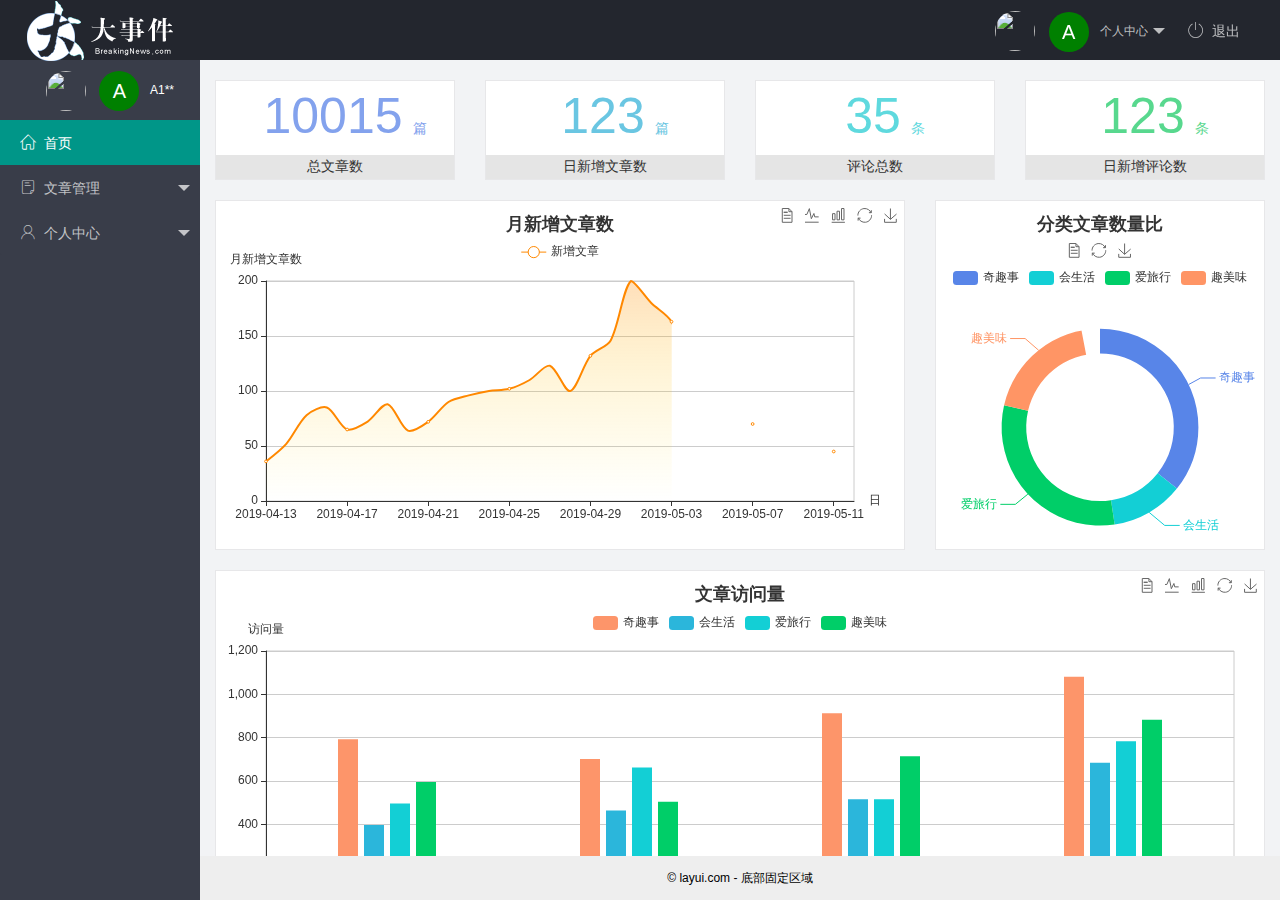
==== commit a9870507: "完成了个人中心功能的开发" ====
--- a/index.html
+++ b/index.html
@@ -28,9 +28,9 @@
                         个人中心
                     </a>
                     <dl class="layui-nav-child">
-                        <dd><a href="">基本资料</a></dd>
-                        <dd><a href="">更换头像</a></dd>
-                        <dd><a href="">重置密码</a></dd>
+                        <dd><a href="/assets/uesers/users.html" target="fm">基本资料</a></dd>
+                        <dd><a href="/assets/uesers/user_avatar.html" target="fm">更换头像</a></dd>
+                        <dd><a href="/assets/uesers/username_peward.html" target="fm">重置密码</a></dd>
                     </dl>
                 </li>
                 <li class="layui-nav-item"><a href="javascript:;" id="btnLogout"><span
@@ -64,9 +64,12 @@
                     <li class="layui-nav-item">
                         <a href="javascript:;"><span class="iconfont icon-user"></span>个人中心</a>
                         <dl class="layui-nav-child">
-                            <dd><a href="javascript:;"><i class="layui-icon layui-icon-flag"></i>基本资料</a></dd>
-                            <dd><a href="javascript:;"><i class="layui-icon layui-icon-flag"></i>更换头像</a></dd>
-                            <dd><a href="javascript:;"><i class="layui-icon layui-icon-flag"></i>重置密码</a></dd>
+                            <dd><a href="/assets/uesers/users.html" target="fm"><i
+                                        class="layui-icon layui-icon-flag"></i>基本资料</a></dd>
+                            <dd><a href="/assets/uesers/user_avatar.html" target="fm"><i
+                                        class="layui-icon layui-icon-flag"></i>更换头像</a></dd>
+                            <dd><a href="/assets/uesers/username_peward.html" target="fm"><i
+                                        class="layui-icon layui-icon-flag"></i>重置密码</a></dd>
                         </dl>
                     </li>
                 </ul>
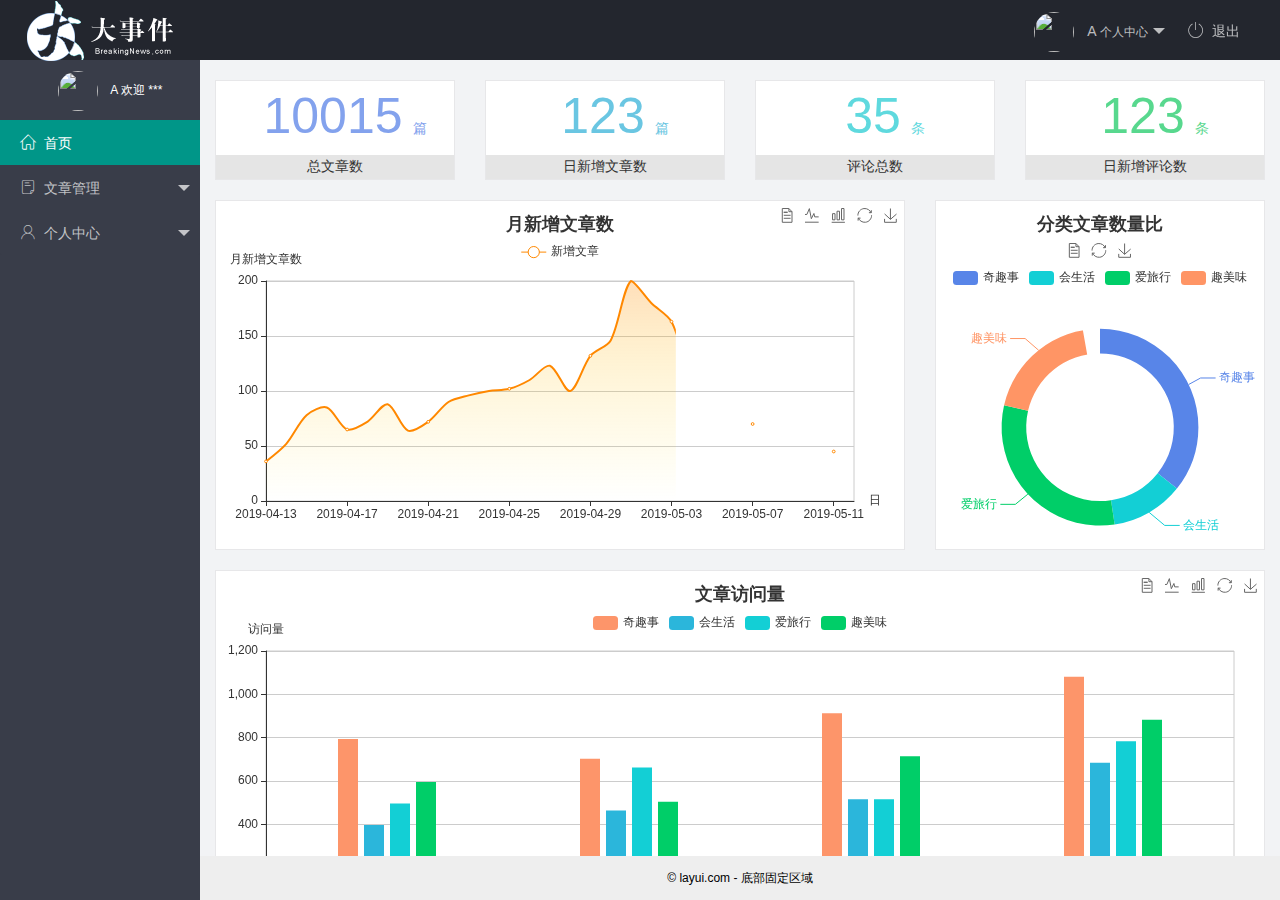
==== commit 24d19db8: "完成了个人中心功能的开发" ====
--- a/index.html
+++ b/index.html
@@ -23,8 +23,8 @@
             <ul class="layui-nav layui-layout-right">
                 <li class="layui-nav-item">
                     <a href="javascript:;" class="userinfo">
-                        <img src="http://t.cn/RCzsdCq" class="layui-nav-img">
-                        <span class="text-avator">A</span>
+                        <img src="http://t.cn/RCzsdCq" class="layui-nav-img" />
+                        <span class="text-avatar">A</span>
                         个人中心
                     </a>
                     <dl class="layui-nav-child">
@@ -41,9 +41,9 @@
         <div class="layui-side layui-bg-black">
             <div class="layui-side-scroll">
                 <div class="userinfo">
-                    <img src="http://t.cn/RCzsdCq" class="layui-nav-img">
-                    <span class="text-avator">A</span>
-                    <span id="welcome">A1**</span>
+                    <img src="http://t.cn/RCzsdCq" class="layui-nav-img" />
+                    <span class="text-avatar">A</span>
+                    <span id="welcome">欢迎 ***</span>
                 </div>
 
 
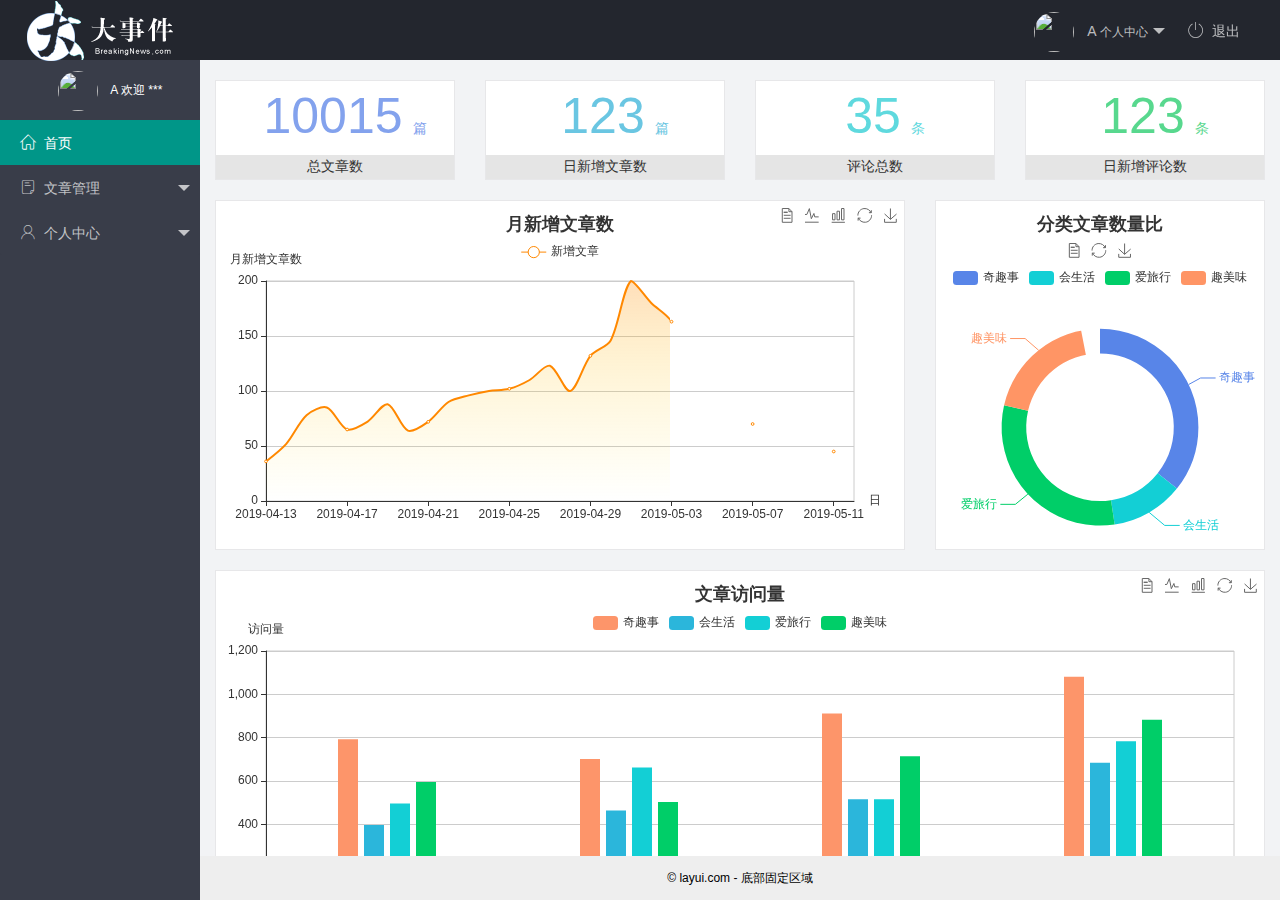
==== commit be7432cc: "完成了文章模块的开发" ====
--- a/index.html
+++ b/index.html
@@ -56,9 +56,12 @@
                     <li class="layui-nav-item ">
                         <a class="" href="javascript:;"><span class="iconfont icon-16"></span>文章管理</a>
                         <dl class="layui-nav-child">
-                            <dd><a href="javascript:;"><i class="layui-icon layui-icon-flag"></i>文章类别</a></dd>
-                            <dd><a href="javascript:;"><i class="layui-icon layui-icon-flag"></i>文章列表</a></dd>
-                            <dd><a href="javascript:;"><i class="layui-icon layui-icon-flag"></i>发布文章</a></dd>
+                            <dd><a href="/assets/articles/art_cate.html" target="fm"><i
+                                        class="layui-icon layui-icon-flag"></i>文章类别</a></dd>
+                            <dd><a href="/assets/articles/art_list.html" target="fm"><i
+                                        class="layui-icon layui-icon-flag"></i>文章列表</a></dd>
+                            <dd><a href="/assets/articles/art_pub.html" target="fm"><i
+                                        class="layui-icon layui-icon-flag"></i>发布文章</a></dd>
                         </dl>
                     </li>
                     <li class="layui-nav-item">
